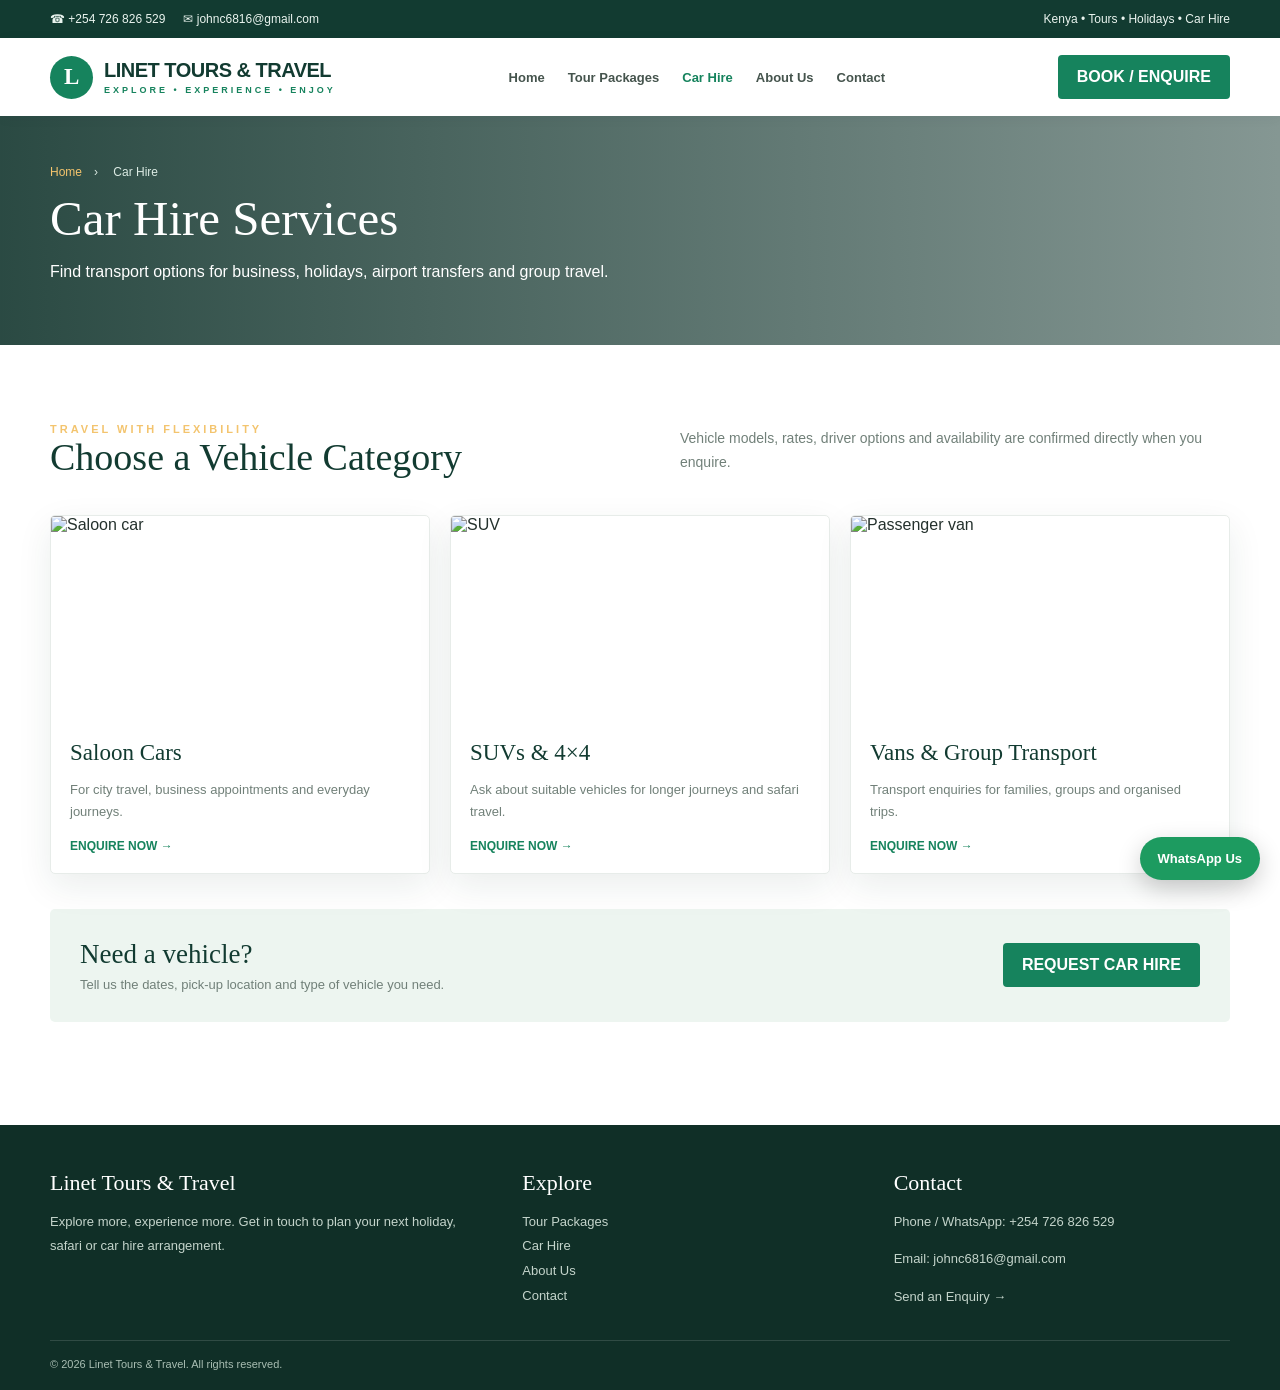
==== car-hire.html @ 682acbaa "Upload" ====
<!doctype html><html lang="en"><head><meta charset="utf-8"><meta name="viewport" content="width=device-width,initial-scale=1"><meta name="description" content="Car Hire | Linet Tours & Travel"><title>Car Hire | Linet Tours & Travel</title><link rel="stylesheet" href="styles.css"></head><body>
<div class="topbar"><div class="wrap topinner"><div><span>☎ +254 726 826 529</span><span>✉ johnc6816@gmail.com</span></div><div>Kenya • Tours • Holidays • Car Hire</div></div></div>
<header><div class="wrap nav"><a class="brand" href="index.html"><span class="logo">L</span><span>LINET TOURS & TRAVEL<small>EXPLORE • EXPERIENCE • ENJOY</small></span></a>
<nav class="links"><a class="" href="index.html">Home</a><a class="" href="tours.html">Tour Packages</a><a class="active" href="car-hire.html">Car Hire</a><a class="" href="about.html">About Us</a><a class="" href="contact.html">Contact</a></nav>
<a class="navbtn" href="contact.html#booking">BOOK / ENQUIRE</a><button class="menu" aria-label="Open menu">☰</button></div></header>
<main><div class="subhero"><div class="wrap"><div class="crumb"><a href="index.html">Home</a>　›　 Car Hire</div><h1>Car Hire Services</h1><p>Find transport options for business, holidays, airport transfers and group travel.</p></div></div>
<section><div class="wrap"><div class="section-head"><div><div class="eyebrow">Travel with flexibility</div><h2>Choose a Vehicle Category</h2></div><p>Vehicle models, rates, driver options and availability are confirmed directly when you enquire.</p></div><div class="grid3">
<article class="card"><img src="https://images.unsplash.com/photo-1552519507-da3b142c6e3d?auto=format&fit=crop&w=900&q=80" alt="Saloon car"><div class="cardbody"><h3>Saloon Cars</h3><p>For city travel, business appointments and everyday journeys.</p><a class="read" href="contact.html?service=Car%20Hire#booking">ENQUIRE NOW →</a></div></article>
<article class="card"><img src="https://images.unsplash.com/photo-1519641471654-76ce0107ad1b?auto=format&fit=crop&w=900&q=80" alt="SUV"><div class="cardbody"><h3>SUVs & 4×4</h3><p>Ask about suitable vehicles for longer journeys and safari travel.</p><a class="read" href="contact.html?service=Car%20Hire#booking">ENQUIRE NOW →</a></div></article>
<article class="card"><img src="https://images.unsplash.com/photo-1570125909232-eb263c188f7e?auto=format&fit=crop&w=900&q=80" alt="Passenger van"><div class="cardbody"><h3>Vans & Group Transport</h3><p>Transport enquiries for families, groups and organised trips.</p><a class="read" href="contact.html?service=Car%20Hire#booking">ENQUIRE NOW →</a></div></article>
</div><div class="cta"><div><h2>Need a vehicle?</h2><p>Tell us the dates, pick-up location and type of vehicle you need.</p></div><a class="btn" href="contact.html?service=Car%20Hire#booking">REQUEST CAR HIRE</a></div></div></section></main>
<footer><div class="wrap"><div class="footgrid"><div><h3>Linet Tours & Travel</h3><p>Explore more, experience more. Get in touch to plan your next holiday, safari or car hire arrangement.</p></div><div><h3>Explore</h3><a href="tours.html">Tour Packages</a><a href="car-hire.html">Car Hire</a><a href="about.html">About Us</a><a href="contact.html">Contact</a></div><div><h3>Contact</h3><p>Phone / WhatsApp: +254 726 826 529</p><p>Email: johnc6816@gmail.com</p><a href="contact.html#booking">Send an Enquiry →</a></div></div><div class="copyright">© <span data-year></span> Linet Tours & Travel. All rights reserved.</div></div></footer><a class="whatsapp" href="https://wa.me/254726826529" target="_blank" rel="noopener">WhatsApp Us</a><script src="script.js"></script></body></html>
---- styles.css ----
:root{--green:#16835d;--deep:#123b31;--gold:#e8a83e;--ink:#24312d;--muted:#718079;--line:#e7ece9;--soft:#f5f8f6;--shadow:0 12px 35px #19392b16}
*{box-sizing:border-box}html{scroll-behavior:smooth}body{margin:0;color:var(--ink);font-family:Arial,Helvetica,sans-serif;background:#fff}a{color:inherit;text-decoration:none}button,input,select,textarea{font:inherit}.wrap{width:min(1180px,94%);margin:auto}
.topbar{background:#123b31;color:#eaf4ef;font-size:12px}.topinner{min-height:38px;display:flex;align-items:center;justify-content:space-between;gap:16px;flex-wrap:wrap}.topinner span{margin-right:18px}
header{background:#fff;position:sticky;top:0;z-index:30;box-shadow:0 2px 12px #102b3f0c}.nav{height:78px;display:flex;align-items:center;justify-content:space-between;gap:22px}.brand{display:flex;align-items:center;gap:11px;font-size:20px;font-weight:900;color:var(--deep);letter-spacing:-.5px}.logo{width:43px;height:43px;border-radius:50%;display:grid;place-items:center;background:var(--green);color:#fff;font-family:Georgia,serif;font-size:23px}.brand small{display:block;font-size:9px;letter-spacing:3px;color:var(--green);margin-top:3px}.links{display:flex;align-items:center;gap:23px;font-size:13px;font-weight:700;color:#45544d}.links a:hover,.links a.active{color:var(--green)}.navbtn,.btn{background:var(--green);color:white;border:0;border-radius:4px;padding:13px 19px;font-weight:800;display:inline-block;cursor:pointer}.menu{display:none;background:none;border:0;font-size:26px;color:var(--deep)}
.hero{min-height:430px;background:linear-gradient(90deg,#0c3028df 0%,#0c30289b 54%,#0c302820 100%),url('https://images.unsplash.com/photo-1516426122078-c23e76319801?auto=format&fit=crop&w=2000&q=85') center/cover;display:flex;align-items:center;color:white}.hero-content{padding:72px 0;max-width:720px}.eyebrow{font-size:11px;letter-spacing:3px;text-transform:uppercase;color:#f3c46e;font-weight:800}.hero h1{font:500 clamp(38px,5vw,62px)/1.08 Georgia,serif;margin:15px 0}.hero p{max-width:590px;line-height:1.8;color:#e5eee9;font-size:15px}.hero-actions{display:flex;gap:12px;flex-wrap:wrap;margin-top:24px}.btn.alt{background:#fff;color:var(--deep)}.subhero{padding:48px 0;background:linear-gradient(90deg,#0c3028df,#0c302880),url('https://images.unsplash.com/photo-1516426122078-c23e76319801?auto=format&fit=crop&w=1800&q=80') center/cover;color:white}.subhero h1{font:500 clamp(34px,4vw,49px) Georgia;margin:9px 0}.crumb{font-size:12px;color:#dcebe4}.crumb a{color:#f4c46d}
section{padding:68px 0}.section-head{display:flex;align-items:end;justify-content:space-between;gap:20px;margin-bottom:26px}.section-head h2,.content h2{font:500 clamp(28px,3vw,38px) Georgia;color:var(--deep);margin:0 0 10px}.section-head p,.muted{color:var(--muted);font-size:14px;line-height:1.7;max-width:550px}.grid3{display:grid;grid-template-columns:repeat(3,1fr);gap:20px}.grid2{display:grid;grid-template-columns:repeat(2,1fr);gap:22px}.card{border:1px solid var(--line);border-radius:5px;overflow:hidden;background:white;box-shadow:var(--shadow)}.card img{width:100%;height:205px;object-fit:cover;display:block}.cardbody{padding:19px}.card h3{font:500 23px Georgia;color:var(--deep);margin:0 0 8px}.card p{font-size:13px;color:var(--muted);line-height:1.7}.smalltag{display:inline-block;background:#eaf4ee;color:var(--green);padding:6px 9px;border-radius:3px;font-size:10px;font-weight:800;text-transform:uppercase;letter-spacing:1px;margin-bottom:10px}.read{font-size:12px;color:var(--green);font-weight:800}
.content{max-width:850px}.content p{font-size:14px;line-height:1.85;color:#5e6c65}.content h3{font:500 22px Georgia;color:var(--deep);margin:26px 0 8px}.feature{width:100%;height:360px;object-fit:cover;border-radius:5px}.facts{display:grid;grid-template-columns:repeat(3,1fr);gap:12px;margin:20px 0}.fact{background:var(--soft);padding:16px}.fact b{display:block;color:var(--deep);font-size:13px;margin-bottom:6px}.fact span{font-size:12px;color:var(--muted)}
.bookingbox{padding:24px;background:#f6f9f7;border:1px solid var(--line);border-radius:5px}.bookingbox h2{font:500 26px Georgia;color:var(--deep);margin:0 0 8px}.field{margin:13px 0}.field label{display:block;font-size:11px;font-weight:800;color:#53635b;margin-bottom:7px}.field input,.field select,.field textarea{width:100%;border:1px solid #dfe7e2;border-radius:4px;padding:12px;background:#fff;outline:none;font-size:13px}.field textarea{min-height:110px;resize:vertical}.submit{width:100%;padding:14px;border:0;border-radius:4px;background:var(--green);color:#fff;font-weight:800;cursor:pointer}
table{width:100%;border-collapse:collapse;font-size:13px;margin:18px 0}th{background:var(--deep);color:white;text-align:left;padding:13px}td{padding:13px;border-bottom:1px solid var(--line)}tr:nth-child(even) td{background:#f8faf9}
.itinerary{border-left:2px solid #d9e8df;margin:20px 0 0 8px;padding-left:23px}.day{position:relative;margin:0 0 24px}.day:before{content:"";position:absolute;left:-30px;top:4px;width:12px;height:12px;background:var(--green);border:3px solid #e5f1ea;border-radius:50%}.day h3{margin:0 0 7px}.day p{margin:0}
.gallery{display:grid;grid-template-columns:repeat(3,1fr);gap:12px}.gallery img{width:100%;height:190px;object-fit:cover;border-radius:4px}.checklist{padding-left:18px;color:#5e6c65;font-size:13px;line-height:2}
.cta{background:#edf5f0;padding:30px;border-radius:5px;display:flex;align-items:center;justify-content:space-between;gap:20px;margin:35px 0}.cta h2{font:500 27px Georgia;color:var(--deep);margin:0 0 7px}.cta p{margin:0;color:var(--muted);font-size:13px}
footer{background:#102f27;color:#e5eee9;padding:45px 0 20px}.footgrid{display:grid;grid-template-columns:1.3fr 1fr 1fr;gap:35px}.footgrid h3{font:500 22px Georgia;margin:0 0 14px;color:white}.footgrid p,.footgrid a{font-size:13px;line-height:1.9;color:#c4d4cb}.footgrid a{display:block}.copyright{border-top:1px solid #ffffff22;margin-top:30px;padding-top:17px;color:#a9beb3;font-size:11px}.whatsapp{position:fixed;right:20px;bottom:20px;z-index:40;background:#1d9b60;color:white;border-radius:50px;padding:14px 18px;font-size:13px;font-weight:800;box-shadow:0 8px 24px #0003}
@media(max-width:900px){.links{display:none;position:absolute;top:78px;left:0;right:0;background:white;padding:20px 4%;flex-direction:column;align-items:flex-start;box-shadow:0 10px 20px #0001}.menu{display:block}.navbtn{margin-left:auto}.grid3{grid-template-columns:repeat(2,1fr)}}
@media(max-width:600px){.topinner{padding:8px 0}.topinner span{margin-right:8px}.nav{height:68px}.brand{font-size:15px}.logo{width:37px;height:37px}.navbtn{padding:11px 12px;font-size:11px}.hero{min-height:360px}.hero-content{padding:55px 0}.grid3,.grid2,.facts,.footgrid{grid-template-columns:1fr}.feature{height:230px}.gallery{grid-template-columns:1fr 1fr}.gallery img{height:125px}.cta{display:block}.cta .btn{margin-top:16px}}
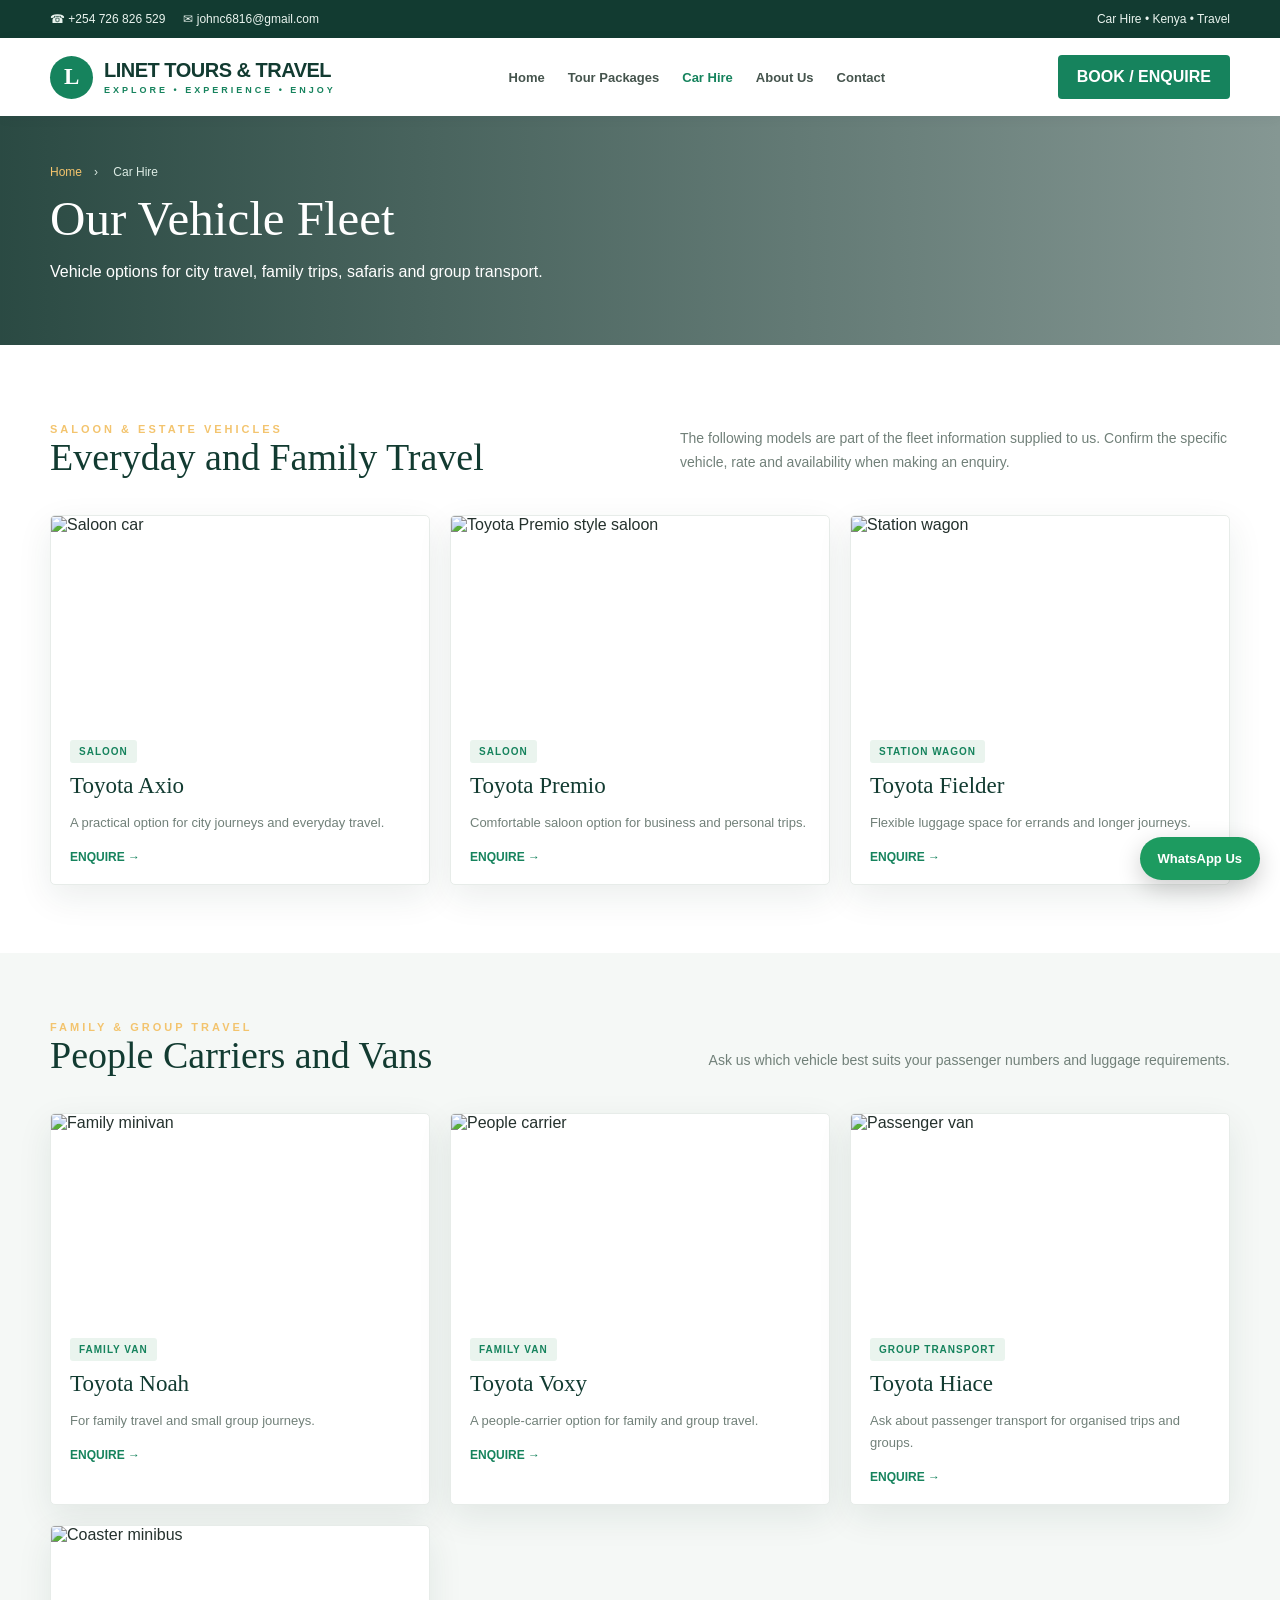
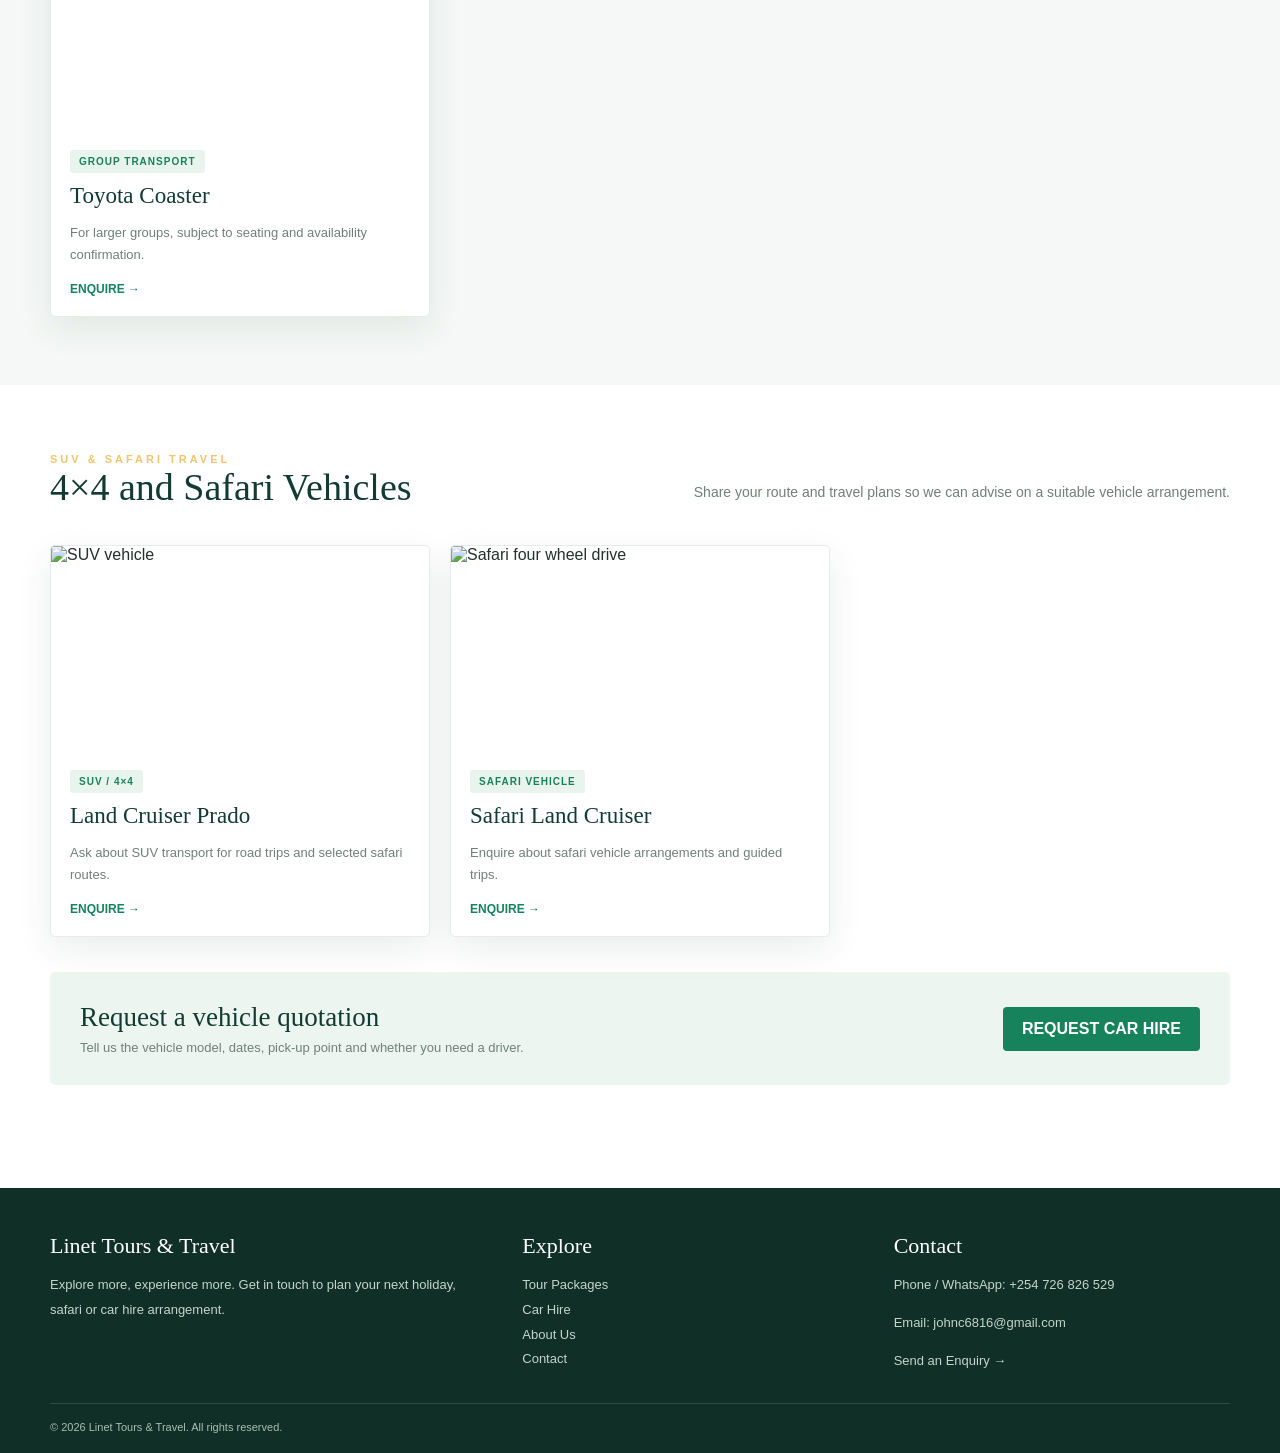
==== commit 285d09ed: "Update car-hire.html" ====
--- a/car-hire.html
+++ b/car-hire.html
@@ -1,12 +1,20 @@
-<!doctype html><html lang="en"><head><meta charset="utf-8"><meta name="viewport" content="width=device-width,initial-scale=1"><meta name="description" content="Car Hire | Linet Tours & Travel"><title>Car Hire | Linet Tours & Travel</title><link rel="stylesheet" href="styles.css"></head><body>
-<div class="topbar"><div class="wrap topinner"><div><span>☎ +254 726 826 529</span><span>✉ johnc6816@gmail.com</span></div><div>Kenya • Tours • Holidays • Car Hire</div></div></div>
-<header><div class="wrap nav"><a class="brand" href="index.html"><span class="logo">L</span><span>LINET TOURS & TRAVEL<small>EXPLORE • EXPERIENCE • ENJOY</small></span></a>
-<nav class="links"><a class="" href="index.html">Home</a><a class="" href="tours.html">Tour Packages</a><a class="active" href="car-hire.html">Car Hire</a><a class="" href="about.html">About Us</a><a class="" href="contact.html">Contact</a></nav>
-<a class="navbtn" href="contact.html#booking">BOOK / ENQUIRE</a><button class="menu" aria-label="Open menu">☰</button></div></header>
-<main><div class="subhero"><div class="wrap"><div class="crumb"><a href="index.html">Home</a>　›　 Car Hire</div><h1>Car Hire Services</h1><p>Find transport options for business, holidays, airport transfers and group travel.</p></div></div>
-<section><div class="wrap"><div class="section-head"><div><div class="eyebrow">Travel with flexibility</div><h2>Choose a Vehicle Category</h2></div><p>Vehicle models, rates, driver options and availability are confirmed directly when you enquire.</p></div><div class="grid3">
-<article class="card"><img src="https://images.unsplash.com/photo-1552519507-da3b142c6e3d?auto=format&fit=crop&w=900&q=80" alt="Saloon car"><div class="cardbody"><h3>Saloon Cars</h3><p>For city travel, business appointments and everyday journeys.</p><a class="read" href="contact.html?service=Car%20Hire#booking">ENQUIRE NOW →</a></div></article>
-<article class="card"><img src="https://images.unsplash.com/photo-1519641471654-76ce0107ad1b?auto=format&fit=crop&w=900&q=80" alt="SUV"><div class="cardbody"><h3>SUVs & 4×4</h3><p>Ask about suitable vehicles for longer journeys and safari travel.</p><a class="read" href="contact.html?service=Car%20Hire#booking">ENQUIRE NOW →</a></div></article>
-<article class="card"><img src="https://images.unsplash.com/photo-1570125909232-eb263c188f7e?auto=format&fit=crop&w=900&q=80" alt="Passenger van"><div class="cardbody"><h3>Vans & Group Transport</h3><p>Transport enquiries for families, groups and organised trips.</p><a class="read" href="contact.html?service=Car%20Hire#booking">ENQUIRE NOW →</a></div></article>
-</div><div class="cta"><div><h2>Need a vehicle?</h2><p>Tell us the dates, pick-up location and type of vehicle you need.</p></div><a class="btn" href="contact.html?service=Car%20Hire#booking">REQUEST CAR HIRE</a></div></div></section></main>
-<footer><div class="wrap"><div class="footgrid"><div><h3>Linet Tours & Travel</h3><p>Explore more, experience more. Get in touch to plan your next holiday, safari or car hire arrangement.</p></div><div><h3>Explore</h3><a href="tours.html">Tour Packages</a><a href="car-hire.html">Car Hire</a><a href="about.html">About Us</a><a href="contact.html">Contact</a></div><div><h3>Contact</h3><p>Phone / WhatsApp: +254 726 826 529</p><p>Email: johnc6816@gmail.com</p><a href="contact.html#booking">Send an Enquiry →</a></div></div><div class="copyright">© <span data-year></span> Linet Tours & Travel. All rights reserved.</div></div></footer><a class="whatsapp" href="https://wa.me/254726826529" target="_blank" rel="noopener">WhatsApp Us</a><script src="script.js"></script></body></html>+<!doctype html><html lang="en"><head><meta charset="utf-8"><meta name="viewport" content="width=device-width,initial-scale=1"><meta name="description" content="Vehicle fleet and car hire services from Linet Tours & Travel."><title>Car Hire | Linet Tours & Travel</title><link rel="stylesheet" href="styles.css"></head><body>
+<div class="topbar"><div class="wrap topinner"><div><span>☎ +254 726 826 529</span><span>✉ johnc6816@gmail.com</span></div><div>Car Hire • Kenya • Travel</div></div></div>
+<header><div class="wrap nav"><a class="brand" href="index.html"><span class="logo">L</span><span>LINET TOURS & TRAVEL<small>EXPLORE • EXPERIENCE • ENJOY</small></span></a><nav class="links"><a href="index.html">Home</a><a href="tours.html">Tour Packages</a><a class="active" href="car-hire.html">Car Hire</a><a href="about.html">About Us</a><a href="contact.html">Contact</a></nav><a class="navbtn" href="contact.html#booking">BOOK / ENQUIRE</a><button class="menu" aria-label="Open menu">☰</button></div></header>
+<main><div class="subhero"><div class="wrap"><div class="crumb"><a href="index.html">Home</a>　›　 Car Hire</div><h1>Our Vehicle Fleet</h1><p>Vehicle options for city travel, family trips, safaris and group transport.</p></div></div>
+<section><div class="wrap"><div class="section-head"><div><div class="eyebrow">Saloon & estate vehicles</div><h2>Everyday and Family Travel</h2></div><p>The following models are part of the fleet information supplied to us. Confirm the specific vehicle, rate and availability when making an enquiry.</p></div><div class="grid3">
+<article class="card"><img src="https://images.unsplash.com/photo-1552519507-da3b142c6e3d?auto=format&fit=crop&w=900&q=80" alt="Saloon car"><div class="cardbody"><span class="smalltag">Saloon</span><h3>Toyota Axio</h3><p>A practical option for city journeys and everyday travel.</p><a class="read" href="contact.html?service=Car%20Hire#booking">ENQUIRE →</a></div></article>
+<article class="card"><img src="https://images.unsplash.com/photo-1617469767053-d3b523a0b982?auto=format&fit=crop&w=900&q=80" alt="Toyota Premio style saloon"><div class="cardbody"><span class="smalltag">Saloon</span><h3>Toyota Premio</h3><p>Comfortable saloon option for business and personal trips.</p><a class="read" href="contact.html?service=Car%20Hire#booking">ENQUIRE →</a></div></article>
+<article class="card"><img src="https://images.unsplash.com/photo-1549317661-bd32c8ce0db2?auto=format&fit=crop&w=900&q=80" alt="Station wagon"><div class="cardbody"><span class="smalltag">Station wagon</span><h3>Toyota Fielder</h3><p>Flexible luggage space for errands and longer journeys.</p><a class="read" href="contact.html?service=Car%20Hire#booking">ENQUIRE →</a></div></article>
+</div></div></section>
+<section style="background:#f5f8f6"><div class="wrap"><div class="section-head"><div><div class="eyebrow">Family & group travel</div><h2>People Carriers and Vans</h2></div><p>Ask us which vehicle best suits your passenger numbers and luggage requirements.</p></div><div class="grid3">
+<article class="card"><img src="https://images.unsplash.com/photo-1566933293069-b55c7f326dd4?auto=format&fit=crop&w=900&q=80" alt="Family minivan"><div class="cardbody"><span class="smalltag">Family van</span><h3>Toyota Noah</h3><p>For family travel and small group journeys.</p><a class="read" href="contact.html?service=Car%20Hire#booking">ENQUIRE →</a></div></article>
+<article class="card"><img src="https://images.unsplash.com/photo-1519641471654-76ce0107ad1b?auto=format&fit=crop&w=900&q=80" alt="People carrier"><div class="cardbody"><span class="smalltag">Family van</span><h3>Toyota Voxy</h3><p>A people-carrier option for family and group travel.</p><a class="read" href="contact.html?service=Car%20Hire#booking">ENQUIRE →</a></div></article>
+<article class="card"><img src="https://images.unsplash.com/photo-1570125909232-eb263c188f7e?auto=format&fit=crop&w=900&q=80" alt="Passenger van"><div class="cardbody"><span class="smalltag">Group transport</span><h3>Toyota Hiace</h3><p>Ask about passenger transport for organised trips and groups.</p><a class="read" href="contact.html?service=Car%20Hire#booking">ENQUIRE →</a></div></article>
+<article class="card"><img src="https://images.unsplash.com/photo-1570125909232-eb263c188f7e?auto=format&fit=crop&w=900&q=80" alt="Coaster minibus"><div class="cardbody"><span class="smalltag">Group transport</span><h3>Toyota Coaster</h3><p>For larger groups, subject to seating and availability confirmation.</p><a class="read" href="contact.html?service=Car%20Hire#booking">ENQUIRE →</a></div></article>
+</div></div></section>
+<section><div class="wrap"><div class="section-head"><div><div class="eyebrow">SUV & safari travel</div><h2>4×4 and Safari Vehicles</h2></div><p>Share your route and travel plans so we can advise on a suitable vehicle arrangement.</p></div><div class="grid3">
+<article class="card"><img src="https://images.unsplash.com/photo-1519641471654-76ce0107ad1b?auto=format&fit=crop&w=900&q=80" alt="SUV vehicle"><div class="cardbody"><span class="smalltag">SUV / 4×4</span><h3>Land Cruiser Prado</h3><p>Ask about SUV transport for road trips and selected safari routes.</p><a class="read" href="contact.html?service=Car%20Hire#booking">ENQUIRE →</a></div></article>
+<article class="card"><img src="https://images.unsplash.com/photo-1519641471654-76ce0107ad1b?auto=format&fit=crop&w=900&q=80" alt="Safari four wheel drive"><div class="cardbody"><span class="smalltag">Safari vehicle</span><h3>Safari Land Cruiser</h3><p>Enquire about safari vehicle arrangements and guided trips.</p><a class="read" href="contact.html?service=Car%20Hire#booking">ENQUIRE →</a></div></article>
+</div><div class="cta"><div><h2>Request a vehicle quotation</h2><p>Tell us the vehicle model, dates, pick-up point and whether you need a driver.</p></div><a class="btn" href="contact.html?service=Car%20Hire#booking">REQUEST CAR HIRE</a></div></div></section></main>
+<footer><div class="wrap"><div class="footgrid"><div><h3>Linet Tours & Travel</h3><p>Explore more, experience more. Get in touch to plan your next holiday, safari or car hire arrangement.</p></div><div><h3>Explore</h3><a href="tours.html">Tour Packages</a><a href="car-hire.html">Car Hire</a><a href="about.html">About Us</a><a href="contact.html">Contact</a></div><div><h3>Contact</h3><p>Phone / WhatsApp: +254 726 826 529</p><p>Email: johnc6816@gmail.com</p><a href="contact.html#booking">Send an Enquiry →</a></div></div><div class="copyright">© <span data-year></span> Linet Tours & Travel. All rights reserved.</div></div></footer><a class="whatsapp" href="https://wa.me/254726826529" target="_blank" rel="noopener">WhatsApp Us</a><script src="script.js"></script></body></html>
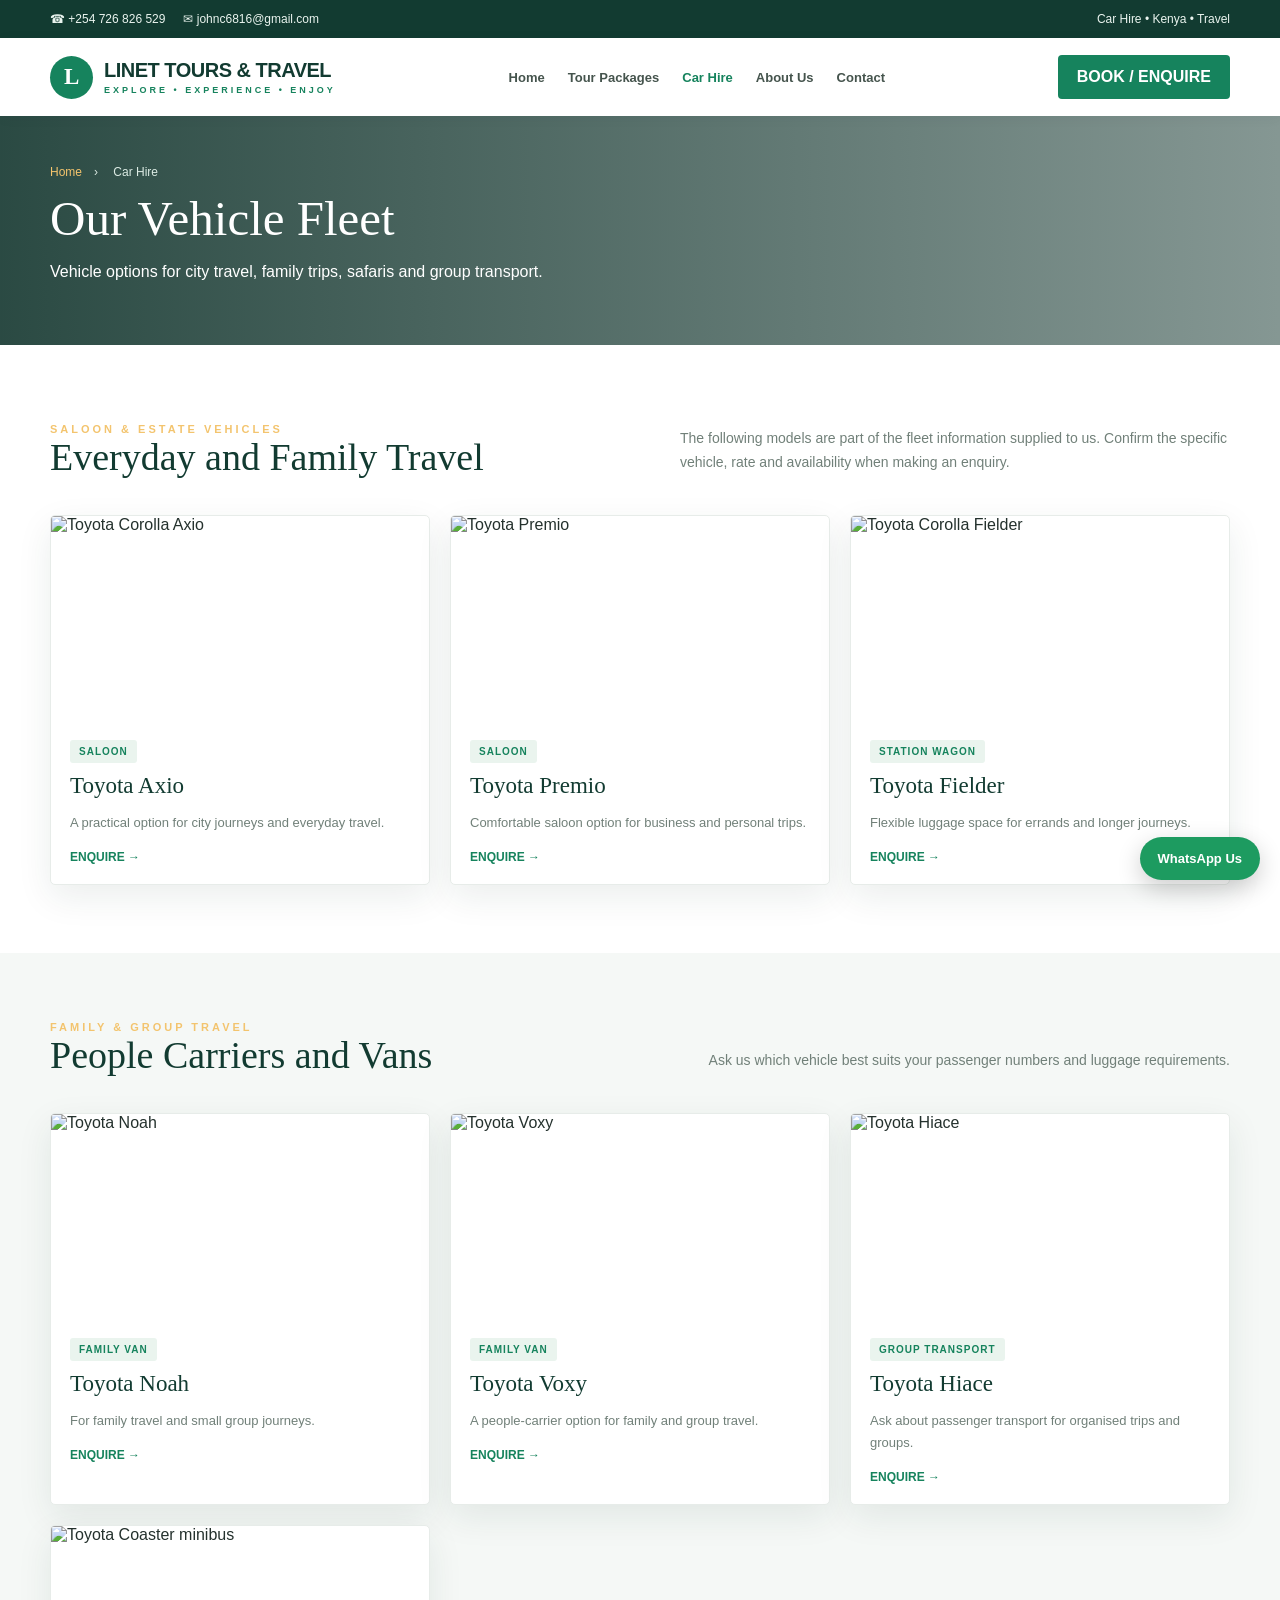
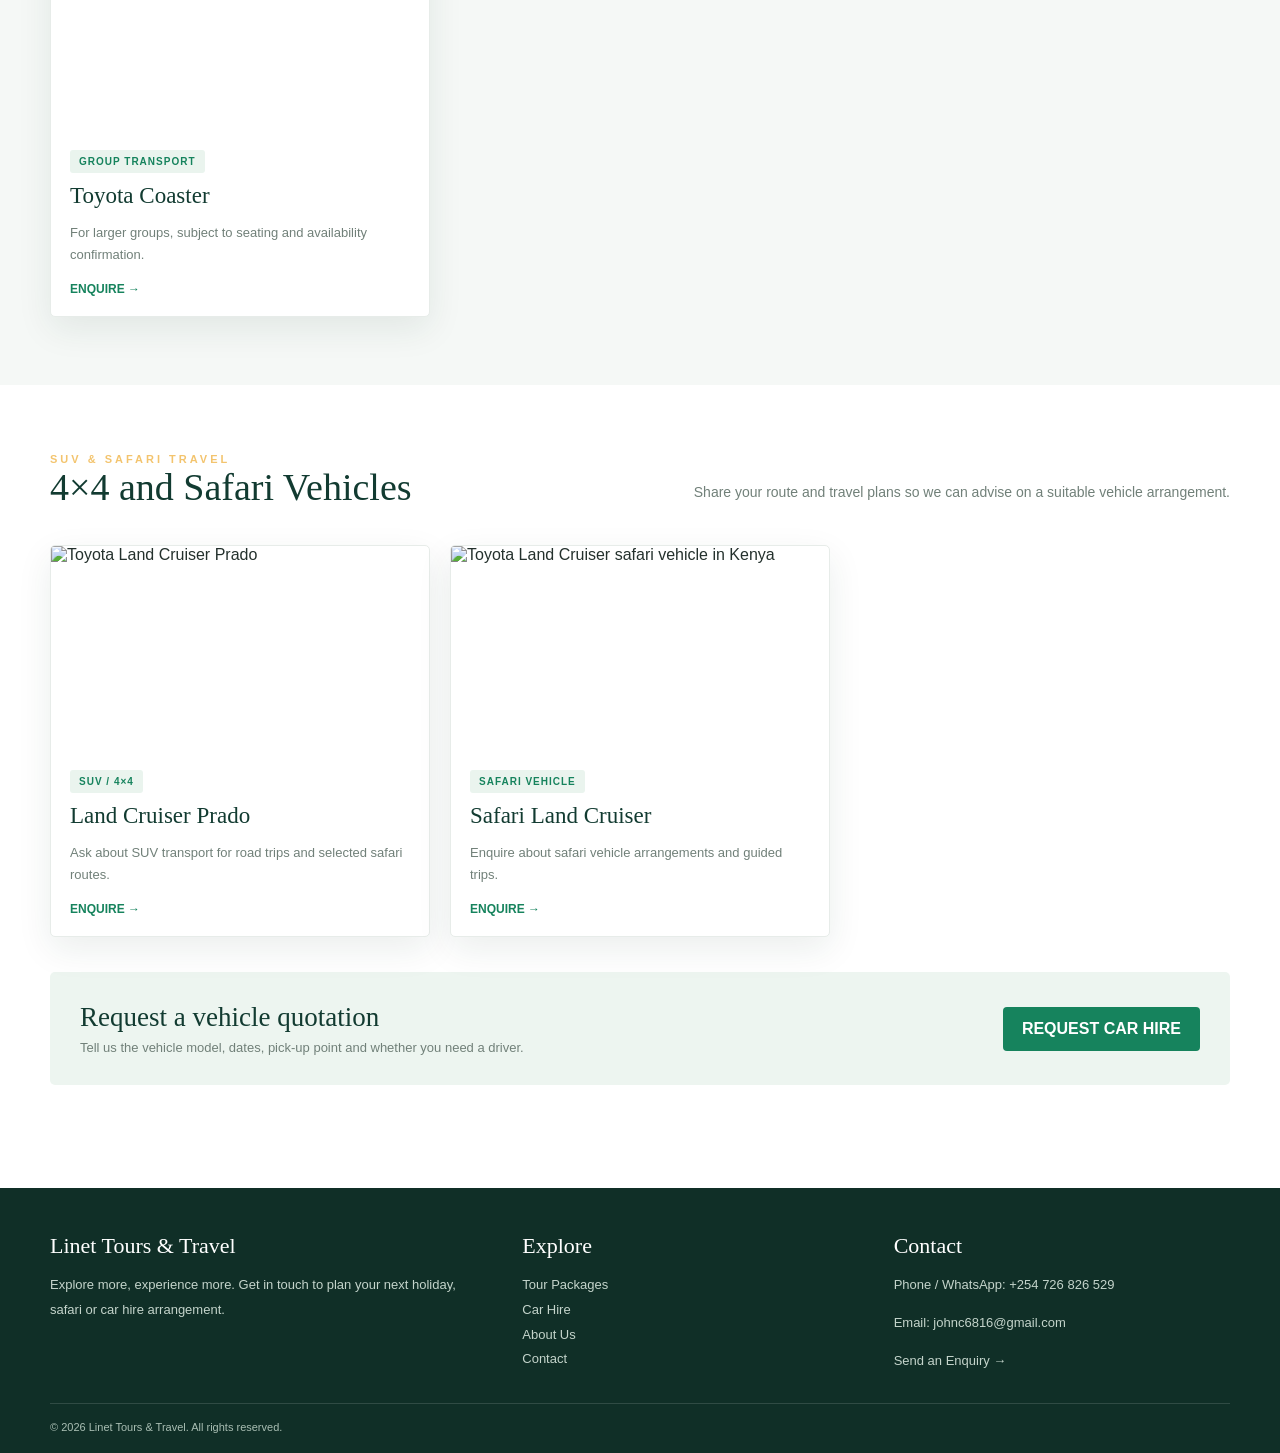
==== commit a1ca916d: "Update car-hire.html" ====
--- a/car-hire.html
+++ b/car-hire.html
@@ -1,20 +1,48 @@
-<!doctype html><html lang="en"><head><meta charset="utf-8"><meta name="viewport" content="width=device-width,initial-scale=1"><meta name="description" content="Vehicle fleet and car hire services from Linet Tours & Travel."><title>Car Hire | Linet Tours & Travel</title><link rel="stylesheet" href="styles.css"></head><body>
+<!doctype html>
+<html lang="en">
+<head>
+<meta charset="utf-8">
+<meta name="viewport" content="width=device-width,initial-scale=1">
+<meta name="description" content="Vehicle fleet and car hire services from Linet Tours & Travel.">
+<title>Car Hire | Linet Tours & Travel</title>
+<link rel="stylesheet" href="styles.css">
+</head>
+<body>
 <div class="topbar"><div class="wrap topinner"><div><span>☎ +254 726 826 529</span><span>✉ johnc6816@gmail.com</span></div><div>Car Hire • Kenya • Travel</div></div></div>
 <header><div class="wrap nav"><a class="brand" href="index.html"><span class="logo">L</span><span>LINET TOURS & TRAVEL<small>EXPLORE • EXPERIENCE • ENJOY</small></span></a><nav class="links"><a href="index.html">Home</a><a href="tours.html">Tour Packages</a><a class="active" href="car-hire.html">Car Hire</a><a href="about.html">About Us</a><a href="contact.html">Contact</a></nav><a class="navbtn" href="contact.html#booking">BOOK / ENQUIRE</a><button class="menu" aria-label="Open menu">☰</button></div></header>
-<main><div class="subhero"><div class="wrap"><div class="crumb"><a href="index.html">Home</a>　›　 Car Hire</div><h1>Our Vehicle Fleet</h1><p>Vehicle options for city travel, family trips, safaris and group transport.</p></div></div>
-<section><div class="wrap"><div class="section-head"><div><div class="eyebrow">Saloon & estate vehicles</div><h2>Everyday and Family Travel</h2></div><p>The following models are part of the fleet information supplied to us. Confirm the specific vehicle, rate and availability when making an enquiry.</p></div><div class="grid3">
-<article class="card"><img src="https://images.unsplash.com/photo-1552519507-da3b142c6e3d?auto=format&fit=crop&w=900&q=80" alt="Saloon car"><div class="cardbody"><span class="smalltag">Saloon</span><h3>Toyota Axio</h3><p>A practical option for city journeys and everyday travel.</p><a class="read" href="contact.html?service=Car%20Hire#booking">ENQUIRE →</a></div></article>
-<article class="card"><img src="https://images.unsplash.com/photo-1617469767053-d3b523a0b982?auto=format&fit=crop&w=900&q=80" alt="Toyota Premio style saloon"><div class="cardbody"><span class="smalltag">Saloon</span><h3>Toyota Premio</h3><p>Comfortable saloon option for business and personal trips.</p><a class="read" href="contact.html?service=Car%20Hire#booking">ENQUIRE →</a></div></article>
-<article class="card"><img src="https://images.unsplash.com/photo-1549317661-bd32c8ce0db2?auto=format&fit=crop&w=900&q=80" alt="Station wagon"><div class="cardbody"><span class="smalltag">Station wagon</span><h3>Toyota Fielder</h3><p>Flexible luggage space for errands and longer journeys.</p><a class="read" href="contact.html?service=Car%20Hire#booking">ENQUIRE →</a></div></article>
+
+<main>
+<div class="subhero"><div class="wrap"><div class="crumb"><a href="index.html">Home</a>　›　 Car Hire</div><h1>Our Vehicle Fleet</h1><p>Vehicle options for city travel, family trips, safaris and group transport.</p></div></div>
+
+<section><div class="wrap">
+<div class="section-head"><div><div class="eyebrow">Saloon & estate vehicles</div><h2>Everyday and Family Travel</h2></div><p>The following models are part of the fleet information supplied to us. Confirm the specific vehicle, rate and availability when making an enquiry.</p></div>
+<div class="grid3">
+<article class="card"><img src="https://commons.wikimedia.org/wiki/Special:FilePath/Toyota_Corolla_Axio_(E160)_front.JPG?width=1200" alt="Toyota Corolla Axio" loading="lazy"><div class="cardbody"><span class="smalltag">Saloon</span><h3>Toyota Axio</h3><p>A practical option for city journeys and everyday travel.</p><a class="read" href="contact.html?service=Car%20Hire#booking">ENQUIRE →</a></div></article>
+<article class="card"><img src="https://commons.wikimedia.org/wiki/Special:FilePath/2nd_generation_Toyota_Premio.jpg?width=1200" alt="Toyota Premio" loading="lazy"><div class="cardbody"><span class="smalltag">Saloon</span><h3>Toyota Premio</h3><p>Comfortable saloon option for business and personal trips.</p><a class="read" href="contact.html?service=Car%20Hire#booking">ENQUIRE →</a></div></article>
+<article class="card"><img src="https://commons.wikimedia.org/wiki/Special:FilePath/Toyota_Corolla_Fielder_(NZE161G)_1.5G_AeroTourer.JPG?width=1200" alt="Toyota Corolla Fielder" loading="lazy"><div class="cardbody"><span class="smalltag">Station wagon</span><h3>Toyota Fielder</h3><p>Flexible luggage space for errands and longer journeys.</p><a class="read" href="contact.html?service=Car%20Hire#booking">ENQUIRE →</a></div></article>
 </div></div></section>
-<section style="background:#f5f8f6"><div class="wrap"><div class="section-head"><div><div class="eyebrow">Family & group travel</div><h2>People Carriers and Vans</h2></div><p>Ask us which vehicle best suits your passenger numbers and luggage requirements.</p></div><div class="grid3">
-<article class="card"><img src="https://images.unsplash.com/photo-1566933293069-b55c7f326dd4?auto=format&fit=crop&w=900&q=80" alt="Family minivan"><div class="cardbody"><span class="smalltag">Family van</span><h3>Toyota Noah</h3><p>For family travel and small group journeys.</p><a class="read" href="contact.html?service=Car%20Hire#booking">ENQUIRE →</a></div></article>
-<article class="card"><img src="https://images.unsplash.com/photo-1519641471654-76ce0107ad1b?auto=format&fit=crop&w=900&q=80" alt="People carrier"><div class="cardbody"><span class="smalltag">Family van</span><h3>Toyota Voxy</h3><p>A people-carrier option for family and group travel.</p><a class="read" href="contact.html?service=Car%20Hire#booking">ENQUIRE →</a></div></article>
-<article class="card"><img src="https://images.unsplash.com/photo-1570125909232-eb263c188f7e?auto=format&fit=crop&w=900&q=80" alt="Passenger van"><div class="cardbody"><span class="smalltag">Group transport</span><h3>Toyota Hiace</h3><p>Ask about passenger transport for organised trips and groups.</p><a class="read" href="contact.html?service=Car%20Hire#booking">ENQUIRE →</a></div></article>
-<article class="card"><img src="https://images.unsplash.com/photo-1570125909232-eb263c188f7e?auto=format&fit=crop&w=900&q=80" alt="Coaster minibus"><div class="cardbody"><span class="smalltag">Group transport</span><h3>Toyota Coaster</h3><p>For larger groups, subject to seating and availability confirmation.</p><a class="read" href="contact.html?service=Car%20Hire#booking">ENQUIRE →</a></div></article>
+
+<section style="background:#f5f8f6"><div class="wrap">
+<div class="section-head"><div><div class="eyebrow">Family & group travel</div><h2>People Carriers and Vans</h2></div><p>Ask us which vehicle best suits your passenger numbers and luggage requirements.</p></div>
+<div class="grid3">
+<article class="card"><img src="https://commons.wikimedia.org/wiki/Special:FilePath/2014_Toyota_Noah_G_(pre-facelift).jpg?width=1200" alt="Toyota Noah" loading="lazy"><div class="cardbody"><span class="smalltag">Family van</span><h3>Toyota Noah</h3><p>For family travel and small group journeys.</p><a class="read" href="contact.html?service=Car%20Hire#booking">ENQUIRE →</a></div></article>
+<article class="card"><img src="https://commons.wikimedia.org/wiki/Special:FilePath/2017_Toyota_Voxy_ZS_Kirameki_(front).jpg?width=1200" alt="Toyota Voxy" loading="lazy"><div class="cardbody"><span class="smalltag">Family van</span><h3>Toyota Voxy</h3><p>A people-carrier option for family and group travel.</p><a class="read" href="contact.html?service=Car%20Hire#booking">ENQUIRE →</a></div></article>
+<article class="card"><img src="https://commons.wikimedia.org/wiki/Special:FilePath/2014_Toyota_HiAce_Window_Van_(19725566842).jpg?width=1200" alt="Toyota Hiace" loading="lazy"><div class="cardbody"><span class="smalltag">Group transport</span><h3>Toyota Hiace</h3><p>Ask about passenger transport for organised trips and groups.</p><a class="read" href="contact.html?service=Car%20Hire#booking">ENQUIRE →</a></div></article>
+<article class="card"><img src="https://commons.wikimedia.org/wiki/Special:FilePath/Toyota_Coaster_(School_bus).jpg?width=1200" alt="Toyota Coaster minibus" loading="lazy"><div class="cardbody"><span class="smalltag">Group transport</span><h3>Toyota Coaster</h3><p>For larger groups, subject to seating and availability confirmation.</p><a class="read" href="contact.html?service=Car%20Hire#booking">ENQUIRE →</a></div></article>
 </div></div></section>
-<section><div class="wrap"><div class="section-head"><div><div class="eyebrow">SUV & safari travel</div><h2>4×4 and Safari Vehicles</h2></div><p>Share your route and travel plans so we can advise on a suitable vehicle arrangement.</p></div><div class="grid3">
-<article class="card"><img src="https://images.unsplash.com/photo-1519641471654-76ce0107ad1b?auto=format&fit=crop&w=900&q=80" alt="SUV vehicle"><div class="cardbody"><span class="smalltag">SUV / 4×4</span><h3>Land Cruiser Prado</h3><p>Ask about SUV transport for road trips and selected safari routes.</p><a class="read" href="contact.html?service=Car%20Hire#booking">ENQUIRE →</a></div></article>
-<article class="card"><img src="https://images.unsplash.com/photo-1519641471654-76ce0107ad1b?auto=format&fit=crop&w=900&q=80" alt="Safari four wheel drive"><div class="cardbody"><span class="smalltag">Safari vehicle</span><h3>Safari Land Cruiser</h3><p>Enquire about safari vehicle arrangements and guided trips.</p><a class="read" href="contact.html?service=Car%20Hire#booking">ENQUIRE →</a></div></article>
-</div><div class="cta"><div><h2>Request a vehicle quotation</h2><p>Tell us the vehicle model, dates, pick-up point and whether you need a driver.</p></div><a class="btn" href="contact.html?service=Car%20Hire#booking">REQUEST CAR HIRE</a></div></div></section></main>
-<footer><div class="wrap"><div class="footgrid"><div><h3>Linet Tours & Travel</h3><p>Explore more, experience more. Get in touch to plan your next holiday, safari or car hire arrangement.</p></div><div><h3>Explore</h3><a href="tours.html">Tour Packages</a><a href="car-hire.html">Car Hire</a><a href="about.html">About Us</a><a href="contact.html">Contact</a></div><div><h3>Contact</h3><p>Phone / WhatsApp: +254 726 826 529</p><p>Email: johnc6816@gmail.com</p><a href="contact.html#booking">Send an Enquiry →</a></div></div><div class="copyright">© <span data-year></span> Linet Tours & Travel. All rights reserved.</div></div></footer><a class="whatsapp" href="https://wa.me/254726826529" target="_blank" rel="noopener">WhatsApp Us</a><script src="script.js"></script></body></html>
+
+<section><div class="wrap">
+<div class="section-head"><div><div class="eyebrow">SUV & safari travel</div><h2>4×4 and Safari Vehicles</h2></div><p>Share your route and travel plans so we can advise on a suitable vehicle arrangement.</p></div>
+<div class="grid3">
+<article class="card"><img src="https://commons.wikimedia.org/wiki/Special:FilePath/TOYOTA_LAND_CRUISER_PRADO_(J150)_China_(16).jpg?width=1200" alt="Toyota Land Cruiser Prado" loading="lazy"><div class="cardbody"><span class="smalltag">SUV / 4×4</span><h3>Land Cruiser Prado</h3><p>Ask about SUV transport for road trips and selected safari routes.</p><a class="read" href="contact.html?service=Car%20Hire#booking">ENQUIRE →</a></div></article>
+<article class="card"><img src="https://commons.wikimedia.org/wiki/Special:FilePath/Toyota_Land_Cruiser_(J70)_safari_vehicle,_Voi,_2025_(01).jpg?width=1200" alt="Toyota Land Cruiser safari vehicle in Kenya" loading="lazy"><div class="cardbody"><span class="smalltag">Safari vehicle</span><h3>Safari Land Cruiser</h3><p>Enquire about safari vehicle arrangements and guided trips.</p><a class="read" href="contact.html?service=Car%20Hire#booking">ENQUIRE →</a></div></article>
+</div>
+<div class="cta"><div><h2>Request a vehicle quotation</h2><p>Tell us the vehicle model, dates, pick-up point and whether you need a driver.</p></div><a class="btn" href="contact.html?service=Car%20Hire#booking">REQUEST CAR HIRE</a></div>
+</div></section>
+</main>
+
+<footer><div class="wrap"><div class="footgrid"><div><h3>Linet Tours & Travel</h3><p>Explore more, experience more. Get in touch to plan your next holiday, safari or car hire arrangement.</p></div><div><h3>Explore</h3><a href="tours.html">Tour Packages</a><a href="car-hire.html">Car Hire</a><a href="about.html">About Us</a><a href="contact.html">Contact</a></div><div><h3>Contact</h3><p>Phone / WhatsApp: +254 726 826 529</p><p>Email: johnc6816@gmail.com</p><a href="contact.html#booking">Send an Enquiry →</a></div></div><div class="copyright">© <span data-year></span> Linet Tours & Travel. All rights reserved.</div></div></footer>
+<a class="whatsapp" href="https://wa.me/254726826529" target="_blank" rel="noopener">WhatsApp Us</a>
+<script src="script.js"></script>
+</body>
+</html>
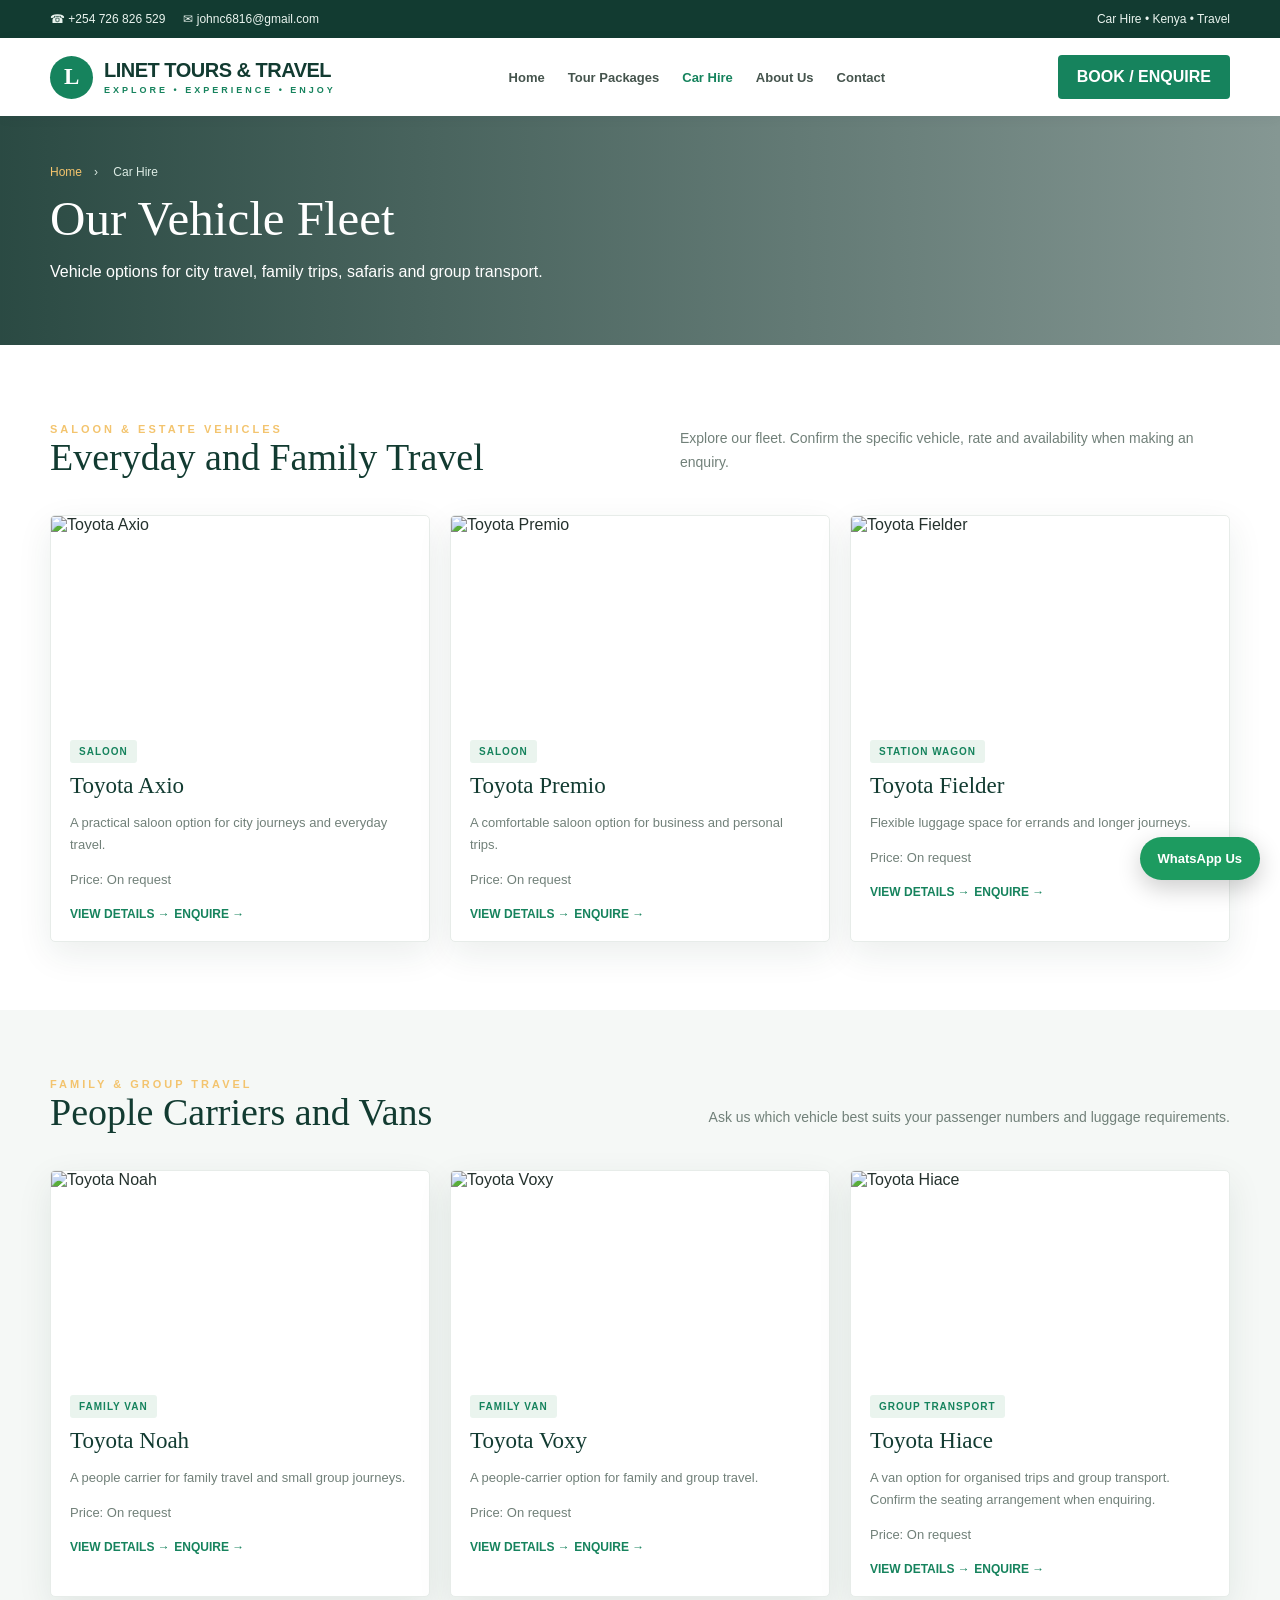
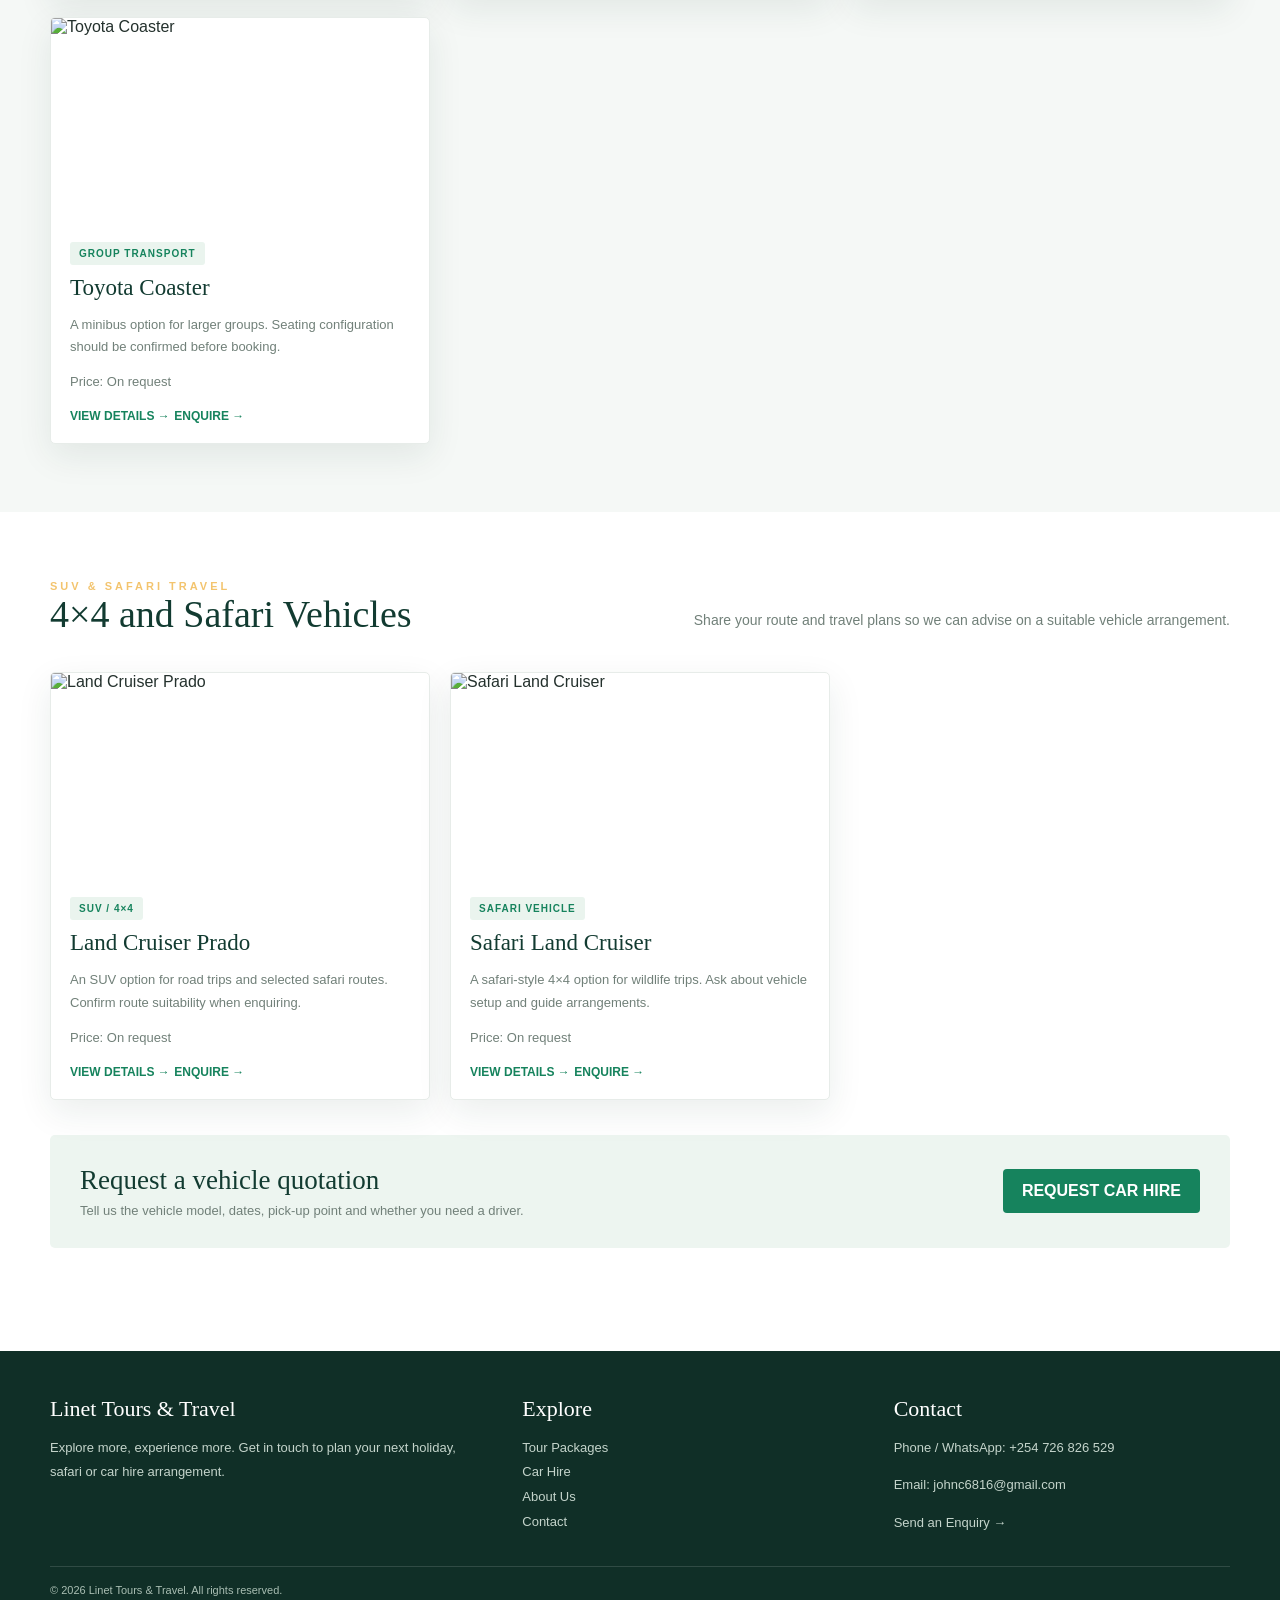
==== commit 4916af6f: "Update car-hire.html" ====
--- a/car-hire.html
+++ b/car-hire.html
@@ -1,48 +1,19 @@
-<!doctype html>
-<html lang="en">
-<head>
-<meta charset="utf-8">
-<meta name="viewport" content="width=device-width,initial-scale=1">
-<meta name="description" content="Vehicle fleet and car hire services from Linet Tours & Travel.">
-<title>Car Hire | Linet Tours & Travel</title>
-<link rel="stylesheet" href="styles.css">
-</head>
-<body>
+<!doctype html><html lang="en"><head><meta charset="utf-8"><meta name="viewport" content="width=device-width,initial-scale=1"><meta name="description" content="Vehicle fleet and car hire services from Linet Tours & Travel."><title>Car Hire | Linet Tours & Travel</title><link rel="stylesheet" href="styles.css">
+<style>@media(max-width:600px){.topinner{min-height:30px;padding:5px 0;font-size:10px}.topinner>div:last-child,.topinner span:nth-child(2){display:none}.nav{height:60px;gap:8px}.brand{font-size:13px;gap:7px;letter-spacing:-.3px}.brand small{font-size:8px;letter-spacing:1.8px}.logo{width:33px;height:33px;font-size:19px}.navbtn{padding:9px 10px;font-size:10px;white-space:nowrap}.links{top:60px}.menu{font-size:23px;padding:4px}.subhero{padding:28px 0}.subhero h1{font-size:32px;margin:7px 0}.subhero p{font-size:13px;line-height:1.5;margin:8px 0 0}section{padding:36px 0}.section-head{display:block;margin-bottom:17px}.section-head h2{font-size:27px;margin-bottom:7px}.section-head p{font-size:12px;line-height:1.55;margin:8px 0 0}.grid3{gap:14px}.card img{height:155px}.cardbody{padding:14px}.smalltag{padding:5px 7px;font-size:9px;margin-bottom:7px}.card h3{font-size:20px;margin-bottom:6px}.card p{font-size:12px;line-height:1.5;margin:7px 0 10px}.price-note{font-size:13px;margin:8px 0}.whatsapp{right:10px;bottom:10px;padding:8px 11px;font-size:10px;box-shadow:0 4px 14px #0002;opacity:.94}}@media(max-width:380px){.brand{font-size:11px}.brand small{font-size:7px;letter-spacing:1.2px}.navbtn{padding:8px;font-size:9px}}</style></head><body>
 <div class="topbar"><div class="wrap topinner"><div><span>☎ +254 726 826 529</span><span>✉ johnc6816@gmail.com</span></div><div>Car Hire • Kenya • Travel</div></div></div>
 <header><div class="wrap nav"><a class="brand" href="index.html"><span class="logo">L</span><span>LINET TOURS & TRAVEL<small>EXPLORE • EXPERIENCE • ENJOY</small></span></a><nav class="links"><a href="index.html">Home</a><a href="tours.html">Tour Packages</a><a class="active" href="car-hire.html">Car Hire</a><a href="about.html">About Us</a><a href="contact.html">Contact</a></nav><a class="navbtn" href="contact.html#booking">BOOK / ENQUIRE</a><button class="menu" aria-label="Open menu">☰</button></div></header>
-
-<main>
-<div class="subhero"><div class="wrap"><div class="crumb"><a href="index.html">Home</a>　›　 Car Hire</div><h1>Our Vehicle Fleet</h1><p>Vehicle options for city travel, family trips, safaris and group transport.</p></div></div>
-
-<section><div class="wrap">
-<div class="section-head"><div><div class="eyebrow">Saloon & estate vehicles</div><h2>Everyday and Family Travel</h2></div><p>The following models are part of the fleet information supplied to us. Confirm the specific vehicle, rate and availability when making an enquiry.</p></div>
-<div class="grid3">
-<article class="card"><img src="https://commons.wikimedia.org/wiki/Special:FilePath/Toyota_Corolla_Axio_(E160)_front.JPG?width=1200" alt="Toyota Corolla Axio" loading="lazy"><div class="cardbody"><span class="smalltag">Saloon</span><h3>Toyota Axio</h3><p>A practical option for city journeys and everyday travel.</p><a class="read" href="contact.html?service=Car%20Hire#booking">ENQUIRE →</a></div></article>
-<article class="card"><img src="https://commons.wikimedia.org/wiki/Special:FilePath/2nd_generation_Toyota_Premio.jpg?width=1200" alt="Toyota Premio" loading="lazy"><div class="cardbody"><span class="smalltag">Saloon</span><h3>Toyota Premio</h3><p>Comfortable saloon option for business and personal trips.</p><a class="read" href="contact.html?service=Car%20Hire#booking">ENQUIRE →</a></div></article>
-<article class="card"><img src="https://commons.wikimedia.org/wiki/Special:FilePath/Toyota_Corolla_Fielder_(NZE161G)_1.5G_AeroTourer.JPG?width=1200" alt="Toyota Corolla Fielder" loading="lazy"><div class="cardbody"><span class="smalltag">Station wagon</span><h3>Toyota Fielder</h3><p>Flexible luggage space for errands and longer journeys.</p><a class="read" href="contact.html?service=Car%20Hire#booking">ENQUIRE →</a></div></article>
-</div></div></section>
-
-<section style="background:#f5f8f6"><div class="wrap">
-<div class="section-head"><div><div class="eyebrow">Family & group travel</div><h2>People Carriers and Vans</h2></div><p>Ask us which vehicle best suits your passenger numbers and luggage requirements.</p></div>
-<div class="grid3">
-<article class="card"><img src="https://commons.wikimedia.org/wiki/Special:FilePath/2014_Toyota_Noah_G_(pre-facelift).jpg?width=1200" alt="Toyota Noah" loading="lazy"><div class="cardbody"><span class="smalltag">Family van</span><h3>Toyota Noah</h3><p>For family travel and small group journeys.</p><a class="read" href="contact.html?service=Car%20Hire#booking">ENQUIRE →</a></div></article>
-<article class="card"><img src="https://commons.wikimedia.org/wiki/Special:FilePath/2017_Toyota_Voxy_ZS_Kirameki_(front).jpg?width=1200" alt="Toyota Voxy" loading="lazy"><div class="cardbody"><span class="smalltag">Family van</span><h3>Toyota Voxy</h3><p>A people-carrier option for family and group travel.</p><a class="read" href="contact.html?service=Car%20Hire#booking">ENQUIRE →</a></div></article>
-<article class="card"><img src="https://commons.wikimedia.org/wiki/Special:FilePath/2014_Toyota_HiAce_Window_Van_(19725566842).jpg?width=1200" alt="Toyota Hiace" loading="lazy"><div class="cardbody"><span class="smalltag">Group transport</span><h3>Toyota Hiace</h3><p>Ask about passenger transport for organised trips and groups.</p><a class="read" href="contact.html?service=Car%20Hire#booking">ENQUIRE →</a></div></article>
-<article class="card"><img src="https://commons.wikimedia.org/wiki/Special:FilePath/Toyota_Coaster_(School_bus).jpg?width=1200" alt="Toyota Coaster minibus" loading="lazy"><div class="cardbody"><span class="smalltag">Group transport</span><h3>Toyota Coaster</h3><p>For larger groups, subject to seating and availability confirmation.</p><a class="read" href="contact.html?service=Car%20Hire#booking">ENQUIRE →</a></div></article>
-</div></div></section>
-
-<section><div class="wrap">
-<div class="section-head"><div><div class="eyebrow">SUV & safari travel</div><h2>4×4 and Safari Vehicles</h2></div><p>Share your route and travel plans so we can advise on a suitable vehicle arrangement.</p></div>
-<div class="grid3">
-<article class="card"><img src="https://commons.wikimedia.org/wiki/Special:FilePath/TOYOTA_LAND_CRUISER_PRADO_(J150)_China_(16).jpg?width=1200" alt="Toyota Land Cruiser Prado" loading="lazy"><div class="cardbody"><span class="smalltag">SUV / 4×4</span><h3>Land Cruiser Prado</h3><p>Ask about SUV transport for road trips and selected safari routes.</p><a class="read" href="contact.html?service=Car%20Hire#booking">ENQUIRE →</a></div></article>
-<article class="card"><img src="https://commons.wikimedia.org/wiki/Special:FilePath/Toyota_Land_Cruiser_(J70)_safari_vehicle,_Voi,_2025_(01).jpg?width=1200" alt="Toyota Land Cruiser safari vehicle in Kenya" loading="lazy"><div class="cardbody"><span class="smalltag">Safari vehicle</span><h3>Safari Land Cruiser</h3><p>Enquire about safari vehicle arrangements and guided trips.</p><a class="read" href="contact.html?service=Car%20Hire#booking">ENQUIRE →</a></div></article>
-</div>
-<div class="cta"><div><h2>Request a vehicle quotation</h2><p>Tell us the vehicle model, dates, pick-up point and whether you need a driver.</p></div><a class="btn" href="contact.html?service=Car%20Hire#booking">REQUEST CAR HIRE</a></div>
-</div></section>
-</main>
-
-<footer><div class="wrap"><div class="footgrid"><div><h3>Linet Tours & Travel</h3><p>Explore more, experience more. Get in touch to plan your next holiday, safari or car hire arrangement.</p></div><div><h3>Explore</h3><a href="tours.html">Tour Packages</a><a href="car-hire.html">Car Hire</a><a href="about.html">About Us</a><a href="contact.html">Contact</a></div><div><h3>Contact</h3><p>Phone / WhatsApp: +254 726 826 529</p><p>Email: johnc6816@gmail.com</p><a href="contact.html#booking">Send an Enquiry →</a></div></div><div class="copyright">© <span data-year></span> Linet Tours & Travel. All rights reserved.</div></div></footer>
-<a class="whatsapp" href="https://wa.me/254726826529" target="_blank" rel="noopener">WhatsApp Us</a>
-<script src="script.js"></script>
-</body>
-</html>
+<main><div class="subhero"><div class="wrap"><div class="crumb"><a href="index.html">Home</a>　›　 Car Hire</div><h1>Our Vehicle Fleet</h1><p>Vehicle options for city travel, family trips, safaris and group transport.</p></div></div>
+<section><div class="wrap"><div class="section-head"><div><div class="eyebrow">Saloon & estate vehicles</div><h2>Everyday and Family Travel</h2></div><p>Explore our fleet. Confirm the specific vehicle, rate and availability when making an enquiry.</p></div><div class="grid3">
+<article class="card"><img src="https://commons.wikimedia.org/wiki/Special:FilePath/Toyota_Corolla_Axio_(E160)_front.JPG?width=1400" alt="Toyota Axio" loading="lazy"><div class="cardbody"><span class="smalltag">Saloon</span><h3>Toyota Axio</h3><p>A practical saloon option for city journeys and everyday travel.</p><p class="price-note">Price: On request</p><a class="read" href="vehicle-details.html?vehicle=toyota-axio">VIEW DETAILS →</a> <a class="read" href="contact.html?service=Car%20Hire#booking">ENQUIRE →</a></div></article>
+<article class="card"><img src="https://commons.wikimedia.org/wiki/Special:FilePath/2nd_generation_Toyota_Premio.jpg?width=1400" alt="Toyota Premio" loading="lazy"><div class="cardbody"><span class="smalltag">Saloon</span><h3>Toyota Premio</h3><p>A comfortable saloon option for business and personal trips.</p><p class="price-note">Price: On request</p><a class="read" href="vehicle-details.html?vehicle=toyota-premio">VIEW DETAILS →</a> <a class="read" href="contact.html?service=Car%20Hire#booking">ENQUIRE →</a></div></article>
+<article class="card"><img src="https://commons.wikimedia.org/wiki/Special:FilePath/Toyota_Corolla_Fielder_(NZE161G)_1.5G_AeroTourer.JPG?width=1400" alt="Toyota Fielder" loading="lazy"><div class="cardbody"><span class="smalltag">Station wagon</span><h3>Toyota Fielder</h3><p>Flexible luggage space for errands and longer journeys.</p><p class="price-note">Price: On request</p><a class="read" href="vehicle-details.html?vehicle=toyota-fielder">VIEW DETAILS →</a> <a class="read" href="contact.html?service=Car%20Hire#booking">ENQUIRE →</a></div></article>
+</div></div></section><section style="background:#f5f8f6"><div class="wrap"><div class="section-head"><div><div class="eyebrow">Family & group travel</div><h2>People Carriers and Vans</h2></div><p>Ask us which vehicle best suits your passenger numbers and luggage requirements.</p></div><div class="grid3">
+<article class="card"><img src="https://commons.wikimedia.org/wiki/Special:FilePath/2014_Toyota_Noah_G_(pre-facelift).jpg?width=1400" alt="Toyota Noah" loading="lazy"><div class="cardbody"><span class="smalltag">Family van</span><h3>Toyota Noah</h3><p>A people carrier for family travel and small group journeys.</p><p class="price-note">Price: On request</p><a class="read" href="vehicle-details.html?vehicle=toyota-noah">VIEW DETAILS →</a> <a class="read" href="contact.html?service=Car%20Hire#booking">ENQUIRE →</a></div></article>
+<article class="card"><img src="https://commons.wikimedia.org/wiki/Special:FilePath/2017_Toyota_Voxy_ZS_Kirameki_(front).jpg?width=1400" alt="Toyota Voxy" loading="lazy"><div class="cardbody"><span class="smalltag">Family van</span><h3>Toyota Voxy</h3><p>A people-carrier option for family and group travel.</p><p class="price-note">Price: On request</p><a class="read" href="vehicle-details.html?vehicle=toyota-voxy">VIEW DETAILS →</a> <a class="read" href="contact.html?service=Car%20Hire#booking">ENQUIRE →</a></div></article>
+<article class="card"><img src="https://commons.wikimedia.org/wiki/Special:FilePath/2014_Toyota_HiAce_Window_Van_(19725566842).jpg?width=1400" alt="Toyota Hiace" loading="lazy"><div class="cardbody"><span class="smalltag">Group transport</span><h3>Toyota Hiace</h3><p>A van option for organised trips and group transport. Confirm the seating arrangement when enquiring.</p><p class="price-note">Price: On request</p><a class="read" href="vehicle-details.html?vehicle=toyota-hiace">VIEW DETAILS →</a> <a class="read" href="contact.html?service=Car%20Hire#booking">ENQUIRE →</a></div></article>
+<article class="card"><img src="https://commons.wikimedia.org/wiki/Special:FilePath/Toyota_Coaster_(School_bus).jpg?width=1400" alt="Toyota Coaster" loading="lazy"><div class="cardbody"><span class="smalltag">Group transport</span><h3>Toyota Coaster</h3><p>A minibus option for larger groups. Seating configuration should be confirmed before booking.</p><p class="price-note">Price: On request</p><a class="read" href="vehicle-details.html?vehicle=toyota-coaster">VIEW DETAILS →</a> <a class="read" href="contact.html?service=Car%20Hire#booking">ENQUIRE →</a></div></article>
+</div></div></section><section><div class="wrap"><div class="section-head"><div><div class="eyebrow">SUV & safari travel</div><h2>4×4 and Safari Vehicles</h2></div><p>Share your route and travel plans so we can advise on a suitable vehicle arrangement.</p></div><div class="grid3">
+<article class="card"><img src="https://commons.wikimedia.org/wiki/Special:FilePath/TOYOTA_LAND_CRUISER_PRADO_(J150)_China_(16).jpg?width=1400" alt="Land Cruiser Prado" loading="lazy"><div class="cardbody"><span class="smalltag">SUV / 4×4</span><h3>Land Cruiser Prado</h3><p>An SUV option for road trips and selected safari routes. Confirm route suitability when enquiring.</p><p class="price-note">Price: On request</p><a class="read" href="vehicle-details.html?vehicle=land-cruiser-prado">VIEW DETAILS →</a> <a class="read" href="contact.html?service=Car%20Hire#booking">ENQUIRE →</a></div></article>
+<article class="card"><img src="https://images.unsplash.com/photo-1519641471654-76ce0107ad1b?auto=format&fit=crop&w=1400&q=80" alt="Safari Land Cruiser" loading="lazy"><div class="cardbody"><span class="smalltag">Safari vehicle</span><h3>Safari Land Cruiser</h3><p>A safari-style 4×4 option for wildlife trips. Ask about vehicle setup and guide arrangements.</p><p class="price-note">Price: On request</p><a class="read" href="vehicle-details.html?vehicle=safari-land-cruiser">VIEW DETAILS →</a> <a class="read" href="contact.html?service=Car%20Hire#booking">ENQUIRE →</a></div></article>
+</div><div class="cta"><div><h2>Request a vehicle quotation</h2><p>Tell us the vehicle model, dates, pick-up point and whether you need a driver.</p></div><a class="btn" href="contact.html?service=Car%20Hire#booking">REQUEST CAR HIRE</a></div></div></section></main>
+<footer><div class="wrap"><div class="footgrid"><div><h3>Linet Tours & Travel</h3><p>Explore more, experience more. Get in touch to plan your next holiday, safari or car hire arrangement.</p></div><div><h3>Explore</h3><a href="tours.html">Tour Packages</a><a href="car-hire.html">Car Hire</a><a href="about.html">About Us</a><a href="contact.html">Contact</a></div><div><h3>Contact</h3><p>Phone / WhatsApp: +254 726 826 529</p><p>Email: johnc6816@gmail.com</p><a href="contact.html#booking">Send an Enquiry →</a></div></div><div class="copyright">© <span data-year></span> Linet Tours & Travel. All rights reserved.</div></div></footer><a class="whatsapp" href="https://wa.me/254726826529" target="_blank" rel="noopener">WhatsApp Us</a><script src="script.js"></script></body></html>
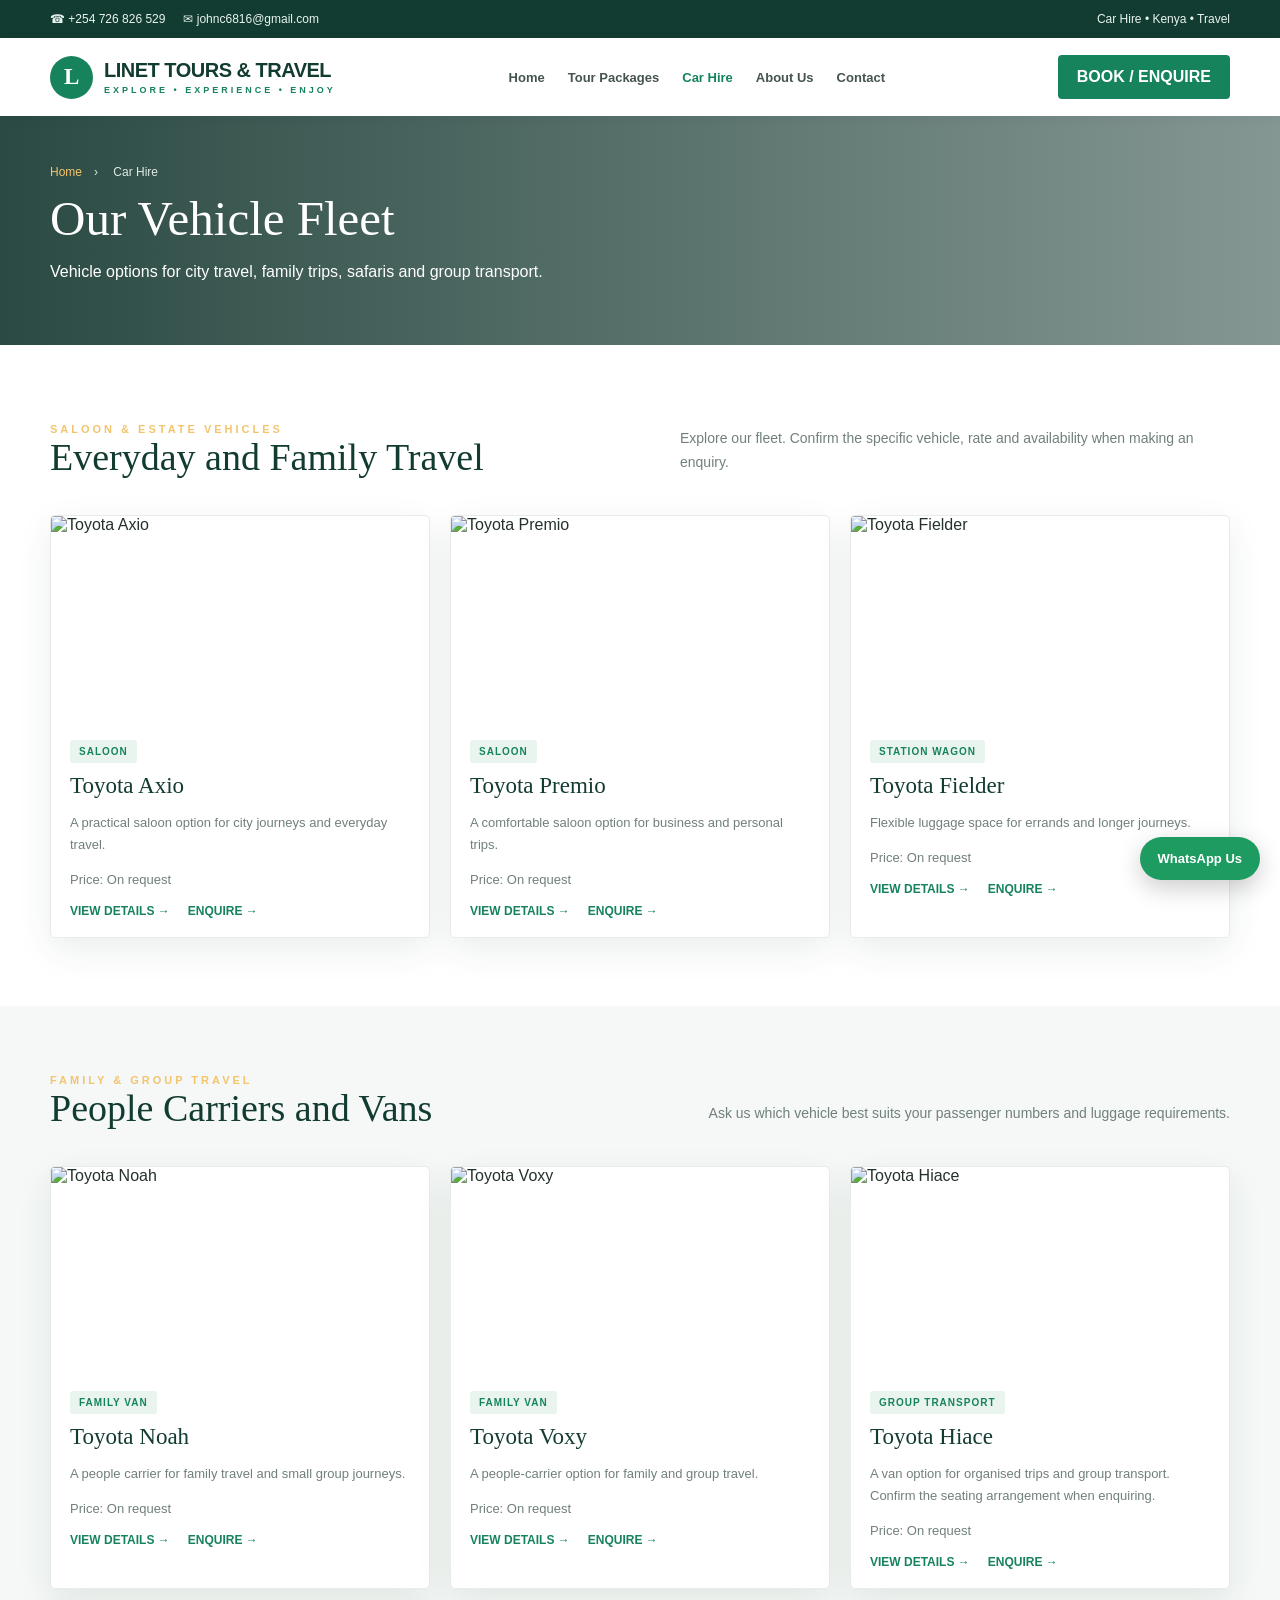
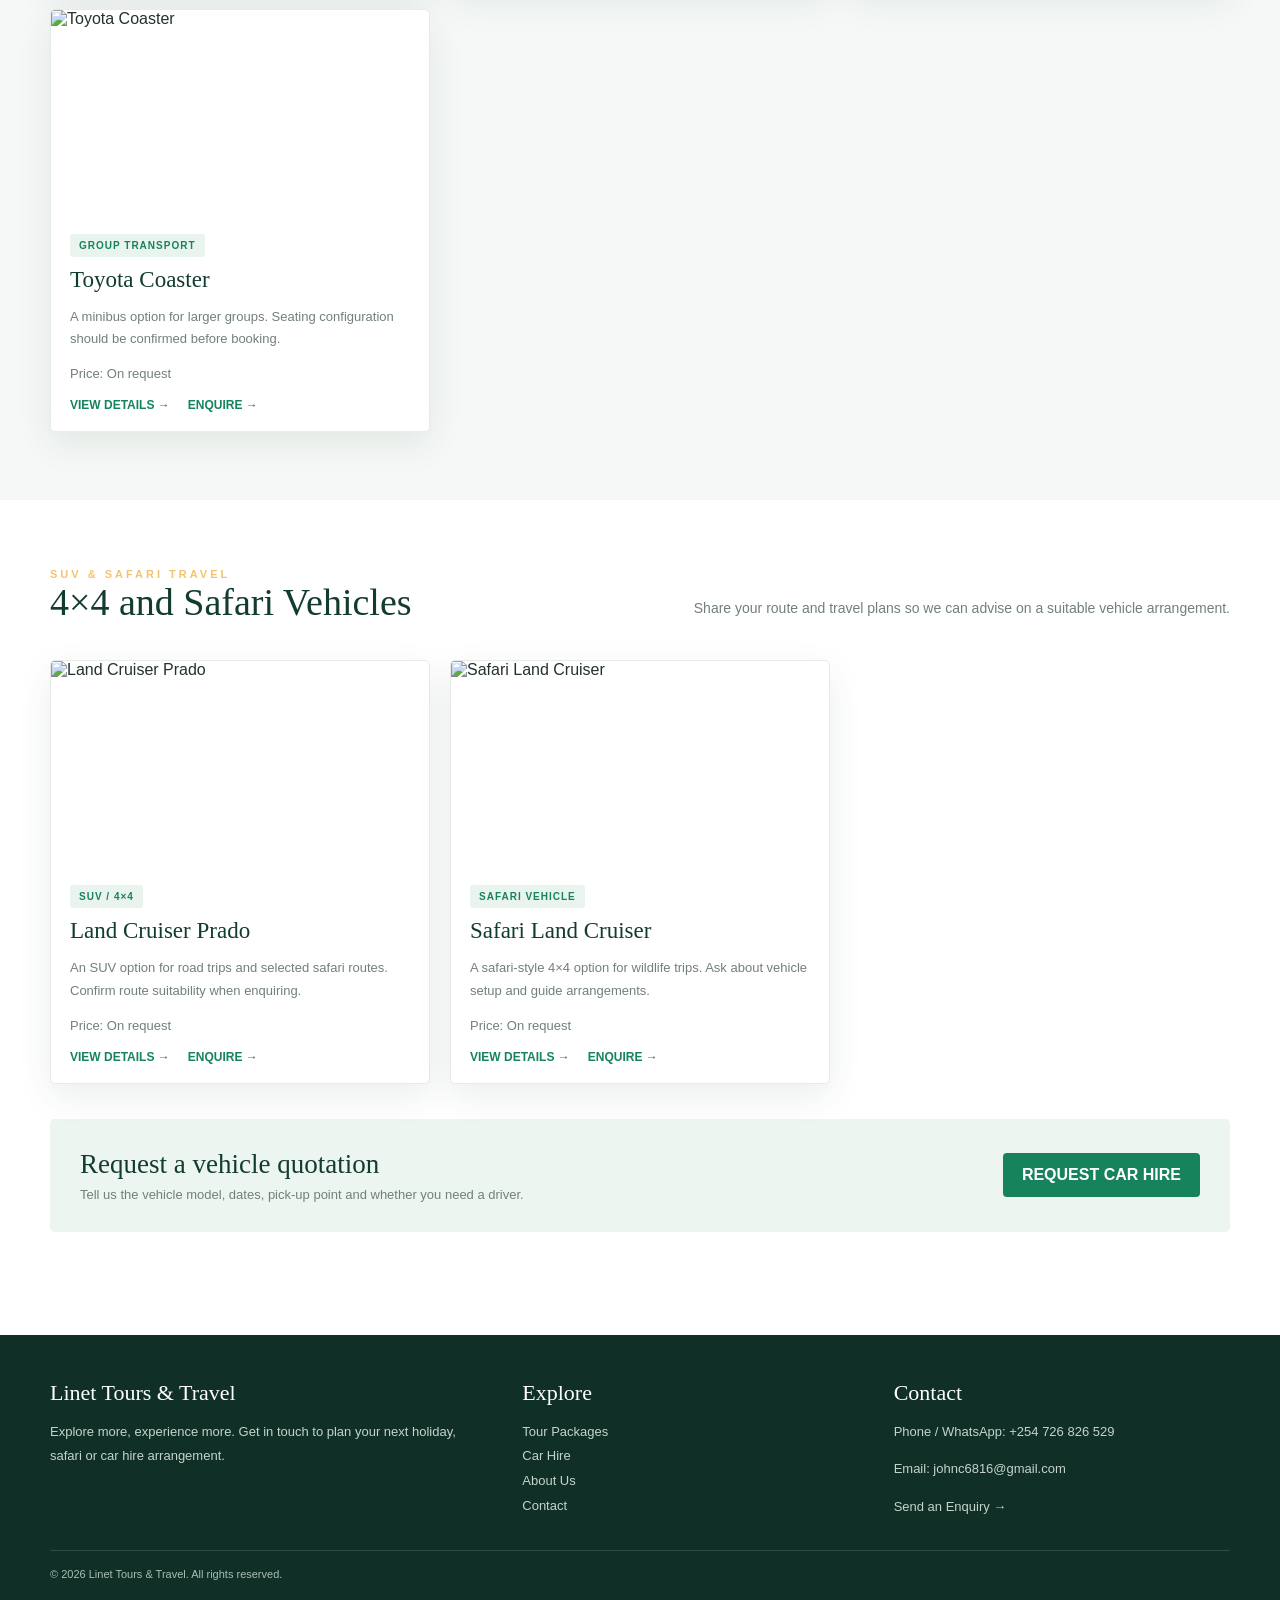
==== commit 1afcb42e: "Update car-hire.html" ====
--- a/car-hire.html
+++ b/car-hire.html
@@ -1,19 +1,28 @@
 <!doctype html><html lang="en"><head><meta charset="utf-8"><meta name="viewport" content="width=device-width,initial-scale=1"><meta name="description" content="Vehicle fleet and car hire services from Linet Tours & Travel."><title>Car Hire | Linet Tours & Travel</title><link rel="stylesheet" href="styles.css">
-<style>@media(max-width:600px){.topinner{min-height:30px;padding:5px 0;font-size:10px}.topinner>div:last-child,.topinner span:nth-child(2){display:none}.nav{height:60px;gap:8px}.brand{font-size:13px;gap:7px;letter-spacing:-.3px}.brand small{font-size:8px;letter-spacing:1.8px}.logo{width:33px;height:33px;font-size:19px}.navbtn{padding:9px 10px;font-size:10px;white-space:nowrap}.links{top:60px}.menu{font-size:23px;padding:4px}.subhero{padding:28px 0}.subhero h1{font-size:32px;margin:7px 0}.subhero p{font-size:13px;line-height:1.5;margin:8px 0 0}section{padding:36px 0}.section-head{display:block;margin-bottom:17px}.section-head h2{font-size:27px;margin-bottom:7px}.section-head p{font-size:12px;line-height:1.55;margin:8px 0 0}.grid3{gap:14px}.card img{height:155px}.cardbody{padding:14px}.smalltag{padding:5px 7px;font-size:9px;margin-bottom:7px}.card h3{font-size:20px;margin-bottom:6px}.card p{font-size:12px;line-height:1.5;margin:7px 0 10px}.price-note{font-size:13px;margin:8px 0}.whatsapp{right:10px;bottom:10px;padding:8px 11px;font-size:10px;box-shadow:0 4px 14px #0002;opacity:.94}}@media(max-width:380px){.brand{font-size:11px}.brand small{font-size:7px;letter-spacing:1.2px}.navbtn{padding:8px;font-size:9px}}</style></head><body>
+<style>@media(max-width:600px){.topinner{min-height:30px;padding:5px 0;font-size:10px}.topinner>div:last-child,.topinner span:nth-child(2){display:none}.nav{height:60px;gap:8px}.brand{font-size:13px;gap:7px;letter-spacing:-.3px}.brand small{font-size:8px;letter-spacing:1.8px}.logo{width:33px;height:33px;font-size:19px}.navbtn{padding:9px 10px;font-size:10px;white-space:nowrap}.links{top:60px}.menu{font-size:23px;padding:4px}.subhero{padding:28px 0}.subhero h1{font-size:32px;margin:7px 0}.subhero p{font-size:13px;line-height:1.5;margin:8px 0 0}section{padding:36px 0}.section-head{display:block;margin-bottom:17px}.section-head h2{font-size:27px;margin-bottom:7px}.section-head p{font-size:12px;line-height:1.55;margin:8px 0 0}.grid3{gap:14px}.card img{height:155px}.cardbody{padding:14px}.smalltag{padding:5px 7px;font-size:9px;margin-bottom:7px}.card h3{font-size:20px;margin-bottom:6px}.card p{font-size:12px;line-height:1.5;margin:7px 0 10px}.price-note{font-size:13px;margin:8px 0}.whatsapp{right:10px;bottom:10px;padding:8px 11px;font-size:10px;box-shadow:0 4px 14px #0002;opacity:.94}}@media(max-width:380px){.brand{font-size:11px}.brand small{font-size:7px;letter-spacing:1.2px}.navbtn{padding:8px;font-size:9px}}
+.fleet-actions{display:flex;align-items:center;gap:18px;flex-wrap:wrap;margin-top:12px}
+.fleet-actions .read{display:inline-block;margin:0}
+@media(max-width:600px){
+  .fleet-actions{gap:12px 18px;margin-top:14px}
+  .fleet-actions .read{font-size:12px}
+  .whatsapp{right:12px;bottom:12px;padding:8px 12px;font-size:11px;line-height:1.2;min-height:0;box-shadow:0 3px 12px #0002;opacity:.92}
+  main{padding-bottom:22px}
+}
+</style></head><body>
 <div class="topbar"><div class="wrap topinner"><div><span>☎ +254 726 826 529</span><span>✉ johnc6816@gmail.com</span></div><div>Car Hire • Kenya • Travel</div></div></div>
 <header><div class="wrap nav"><a class="brand" href="index.html"><span class="logo">L</span><span>LINET TOURS & TRAVEL<small>EXPLORE • EXPERIENCE • ENJOY</small></span></a><nav class="links"><a href="index.html">Home</a><a href="tours.html">Tour Packages</a><a class="active" href="car-hire.html">Car Hire</a><a href="about.html">About Us</a><a href="contact.html">Contact</a></nav><a class="navbtn" href="contact.html#booking">BOOK / ENQUIRE</a><button class="menu" aria-label="Open menu">☰</button></div></header>
 <main><div class="subhero"><div class="wrap"><div class="crumb"><a href="index.html">Home</a>　›　 Car Hire</div><h1>Our Vehicle Fleet</h1><p>Vehicle options for city travel, family trips, safaris and group transport.</p></div></div>
 <section><div class="wrap"><div class="section-head"><div><div class="eyebrow">Saloon & estate vehicles</div><h2>Everyday and Family Travel</h2></div><p>Explore our fleet. Confirm the specific vehicle, rate and availability when making an enquiry.</p></div><div class="grid3">
-<article class="card"><img src="https://commons.wikimedia.org/wiki/Special:FilePath/Toyota_Corolla_Axio_(E160)_front.JPG?width=1400" alt="Toyota Axio" loading="lazy"><div class="cardbody"><span class="smalltag">Saloon</span><h3>Toyota Axio</h3><p>A practical saloon option for city journeys and everyday travel.</p><p class="price-note">Price: On request</p><a class="read" href="vehicle-details.html?vehicle=toyota-axio">VIEW DETAILS →</a> <a class="read" href="contact.html?service=Car%20Hire#booking">ENQUIRE →</a></div></article>
-<article class="card"><img src="https://commons.wikimedia.org/wiki/Special:FilePath/2nd_generation_Toyota_Premio.jpg?width=1400" alt="Toyota Premio" loading="lazy"><div class="cardbody"><span class="smalltag">Saloon</span><h3>Toyota Premio</h3><p>A comfortable saloon option for business and personal trips.</p><p class="price-note">Price: On request</p><a class="read" href="vehicle-details.html?vehicle=toyota-premio">VIEW DETAILS →</a> <a class="read" href="contact.html?service=Car%20Hire#booking">ENQUIRE →</a></div></article>
-<article class="card"><img src="https://commons.wikimedia.org/wiki/Special:FilePath/Toyota_Corolla_Fielder_(NZE161G)_1.5G_AeroTourer.JPG?width=1400" alt="Toyota Fielder" loading="lazy"><div class="cardbody"><span class="smalltag">Station wagon</span><h3>Toyota Fielder</h3><p>Flexible luggage space for errands and longer journeys.</p><p class="price-note">Price: On request</p><a class="read" href="vehicle-details.html?vehicle=toyota-fielder">VIEW DETAILS →</a> <a class="read" href="contact.html?service=Car%20Hire#booking">ENQUIRE →</a></div></article>
+<article class="card"><img src="https://commons.wikimedia.org/wiki/Special:FilePath/Toyota_Corolla_Axio_(E160)_front.JPG?width=1400" alt="Toyota Axio" loading="lazy"><div class="cardbody"><span class="smalltag">Saloon</span><h3>Toyota Axio</h3><p>A practical saloon option for city journeys and everyday travel.</p><p class="price-note">Price: On request</p><div class="fleet-actions"><a class="read" href="vehicle-details.html?vehicle=toyota-axio">VIEW DETAILS →</a> <a class="read" href="contact.html?service=Car%20Hire#booking">ENQUIRE →</a></div></div></article>
+<article class="card"><img src="https://commons.wikimedia.org/wiki/Special:FilePath/2nd_generation_Toyota_Premio.jpg?width=1400" alt="Toyota Premio" loading="lazy"><div class="cardbody"><span class="smalltag">Saloon</span><h3>Toyota Premio</h3><p>A comfortable saloon option for business and personal trips.</p><p class="price-note">Price: On request</p><div class="fleet-actions"><a class="read" href="vehicle-details.html?vehicle=toyota-premio">VIEW DETAILS →</a> <a class="read" href="contact.html?service=Car%20Hire#booking">ENQUIRE →</a></div></div></article>
+<article class="card"><img src="https://commons.wikimedia.org/wiki/Special:FilePath/Toyota_Corolla_Fielder_(NZE161G)_1.5G_AeroTourer.JPG?width=1400" alt="Toyota Fielder" loading="lazy"><div class="cardbody"><span class="smalltag">Station wagon</span><h3>Toyota Fielder</h3><p>Flexible luggage space for errands and longer journeys.</p><p class="price-note">Price: On request</p><div class="fleet-actions"><a class="read" href="vehicle-details.html?vehicle=toyota-fielder">VIEW DETAILS →</a> <a class="read" href="contact.html?service=Car%20Hire#booking">ENQUIRE →</a></div></div></article>
 </div></div></section><section style="background:#f5f8f6"><div class="wrap"><div class="section-head"><div><div class="eyebrow">Family & group travel</div><h2>People Carriers and Vans</h2></div><p>Ask us which vehicle best suits your passenger numbers and luggage requirements.</p></div><div class="grid3">
-<article class="card"><img src="https://commons.wikimedia.org/wiki/Special:FilePath/2014_Toyota_Noah_G_(pre-facelift).jpg?width=1400" alt="Toyota Noah" loading="lazy"><div class="cardbody"><span class="smalltag">Family van</span><h3>Toyota Noah</h3><p>A people carrier for family travel and small group journeys.</p><p class="price-note">Price: On request</p><a class="read" href="vehicle-details.html?vehicle=toyota-noah">VIEW DETAILS →</a> <a class="read" href="contact.html?service=Car%20Hire#booking">ENQUIRE →</a></div></article>
-<article class="card"><img src="https://commons.wikimedia.org/wiki/Special:FilePath/2017_Toyota_Voxy_ZS_Kirameki_(front).jpg?width=1400" alt="Toyota Voxy" loading="lazy"><div class="cardbody"><span class="smalltag">Family van</span><h3>Toyota Voxy</h3><p>A people-carrier option for family and group travel.</p><p class="price-note">Price: On request</p><a class="read" href="vehicle-details.html?vehicle=toyota-voxy">VIEW DETAILS →</a> <a class="read" href="contact.html?service=Car%20Hire#booking">ENQUIRE →</a></div></article>
-<article class="card"><img src="https://commons.wikimedia.org/wiki/Special:FilePath/2014_Toyota_HiAce_Window_Van_(19725566842).jpg?width=1400" alt="Toyota Hiace" loading="lazy"><div class="cardbody"><span class="smalltag">Group transport</span><h3>Toyota Hiace</h3><p>A van option for organised trips and group transport. Confirm the seating arrangement when enquiring.</p><p class="price-note">Price: On request</p><a class="read" href="vehicle-details.html?vehicle=toyota-hiace">VIEW DETAILS →</a> <a class="read" href="contact.html?service=Car%20Hire#booking">ENQUIRE →</a></div></article>
-<article class="card"><img src="https://commons.wikimedia.org/wiki/Special:FilePath/Toyota_Coaster_(School_bus).jpg?width=1400" alt="Toyota Coaster" loading="lazy"><div class="cardbody"><span class="smalltag">Group transport</span><h3>Toyota Coaster</h3><p>A minibus option for larger groups. Seating configuration should be confirmed before booking.</p><p class="price-note">Price: On request</p><a class="read" href="vehicle-details.html?vehicle=toyota-coaster">VIEW DETAILS →</a> <a class="read" href="contact.html?service=Car%20Hire#booking">ENQUIRE →</a></div></article>
+<article class="card"><img src="https://commons.wikimedia.org/wiki/Special:FilePath/2014_Toyota_Noah_G_(pre-facelift).jpg?width=1400" alt="Toyota Noah" loading="lazy"><div class="cardbody"><span class="smalltag">Family van</span><h3>Toyota Noah</h3><p>A people carrier for family travel and small group journeys.</p><p class="price-note">Price: On request</p><div class="fleet-actions"><a class="read" href="vehicle-details.html?vehicle=toyota-noah">VIEW DETAILS →</a> <a class="read" href="contact.html?service=Car%20Hire#booking">ENQUIRE →</a></div></div></article>
+<article class="card"><img src="https://commons.wikimedia.org/wiki/Special:FilePath/2017_Toyota_Voxy_ZS_Kirameki_(front).jpg?width=1400" alt="Toyota Voxy" loading="lazy"><div class="cardbody"><span class="smalltag">Family van</span><h3>Toyota Voxy</h3><p>A people-carrier option for family and group travel.</p><p class="price-note">Price: On request</p><div class="fleet-actions"><a class="read" href="vehicle-details.html?vehicle=toyota-voxy">VIEW DETAILS →</a> <a class="read" href="contact.html?service=Car%20Hire#booking">ENQUIRE →</a></div></div></article>
+<article class="card"><img src="https://commons.wikimedia.org/wiki/Special:FilePath/2014_Toyota_HiAce_Window_Van_(19725566842).jpg?width=1400" alt="Toyota Hiace" loading="lazy"><div class="cardbody"><span class="smalltag">Group transport</span><h3>Toyota Hiace</h3><p>A van option for organised trips and group transport. Confirm the seating arrangement when enquiring.</p><p class="price-note">Price: On request</p><div class="fleet-actions"><a class="read" href="vehicle-details.html?vehicle=toyota-hiace">VIEW DETAILS →</a> <a class="read" href="contact.html?service=Car%20Hire#booking">ENQUIRE →</a></div></div></article>
+<article class="card"><img src="https://commons.wikimedia.org/wiki/Special:FilePath/Toyota_Coaster_(School_bus).jpg?width=1400" alt="Toyota Coaster" loading="lazy"><div class="cardbody"><span class="smalltag">Group transport</span><h3>Toyota Coaster</h3><p>A minibus option for larger groups. Seating configuration should be confirmed before booking.</p><p class="price-note">Price: On request</p><div class="fleet-actions"><a class="read" href="vehicle-details.html?vehicle=toyota-coaster">VIEW DETAILS →</a> <a class="read" href="contact.html?service=Car%20Hire#booking">ENQUIRE →</a></div></div></article>
 </div></div></section><section><div class="wrap"><div class="section-head"><div><div class="eyebrow">SUV & safari travel</div><h2>4×4 and Safari Vehicles</h2></div><p>Share your route and travel plans so we can advise on a suitable vehicle arrangement.</p></div><div class="grid3">
-<article class="card"><img src="https://commons.wikimedia.org/wiki/Special:FilePath/TOYOTA_LAND_CRUISER_PRADO_(J150)_China_(16).jpg?width=1400" alt="Land Cruiser Prado" loading="lazy"><div class="cardbody"><span class="smalltag">SUV / 4×4</span><h3>Land Cruiser Prado</h3><p>An SUV option for road trips and selected safari routes. Confirm route suitability when enquiring.</p><p class="price-note">Price: On request</p><a class="read" href="vehicle-details.html?vehicle=land-cruiser-prado">VIEW DETAILS →</a> <a class="read" href="contact.html?service=Car%20Hire#booking">ENQUIRE →</a></div></article>
-<article class="card"><img src="https://images.unsplash.com/photo-1519641471654-76ce0107ad1b?auto=format&fit=crop&w=1400&q=80" alt="Safari Land Cruiser" loading="lazy"><div class="cardbody"><span class="smalltag">Safari vehicle</span><h3>Safari Land Cruiser</h3><p>A safari-style 4×4 option for wildlife trips. Ask about vehicle setup and guide arrangements.</p><p class="price-note">Price: On request</p><a class="read" href="vehicle-details.html?vehicle=safari-land-cruiser">VIEW DETAILS →</a> <a class="read" href="contact.html?service=Car%20Hire#booking">ENQUIRE →</a></div></article>
+<article class="card"><img src="https://commons.wikimedia.org/wiki/Special:FilePath/TOYOTA_LAND_CRUISER_PRADO_(J150)_China_(16).jpg?width=1400" alt="Land Cruiser Prado" loading="lazy"><div class="cardbody"><span class="smalltag">SUV / 4×4</span><h3>Land Cruiser Prado</h3><p>An SUV option for road trips and selected safari routes. Confirm route suitability when enquiring.</p><p class="price-note">Price: On request</p><div class="fleet-actions"><a class="read" href="vehicle-details.html?vehicle=land-cruiser-prado">VIEW DETAILS →</a> <a class="read" href="contact.html?service=Car%20Hire#booking">ENQUIRE →</a></div></div></article>
+<article class="card"><img src="https://images.unsplash.com/photo-1519641471654-76ce0107ad1b?auto=format&fit=crop&w=1400&q=80" alt="Safari Land Cruiser" loading="lazy"><div class="cardbody"><span class="smalltag">Safari vehicle</span><h3>Safari Land Cruiser</h3><p>A safari-style 4×4 option for wildlife trips. Ask about vehicle setup and guide arrangements.</p><p class="price-note">Price: On request</p><div class="fleet-actions"><a class="read" href="vehicle-details.html?vehicle=safari-land-cruiser">VIEW DETAILS →</a> <a class="read" href="contact.html?service=Car%20Hire#booking">ENQUIRE →</a></div></div></article>
 </div><div class="cta"><div><h2>Request a vehicle quotation</h2><p>Tell us the vehicle model, dates, pick-up point and whether you need a driver.</p></div><a class="btn" href="contact.html?service=Car%20Hire#booking">REQUEST CAR HIRE</a></div></div></section></main>
 <footer><div class="wrap"><div class="footgrid"><div><h3>Linet Tours & Travel</h3><p>Explore more, experience more. Get in touch to plan your next holiday, safari or car hire arrangement.</p></div><div><h3>Explore</h3><a href="tours.html">Tour Packages</a><a href="car-hire.html">Car Hire</a><a href="about.html">About Us</a><a href="contact.html">Contact</a></div><div><h3>Contact</h3><p>Phone / WhatsApp: +254 726 826 529</p><p>Email: johnc6816@gmail.com</p><a href="contact.html#booking">Send an Enquiry →</a></div></div><div class="copyright">© <span data-year></span> Linet Tours & Travel. All rights reserved.</div></div></footer><a class="whatsapp" href="https://wa.me/254726826529" target="_blank" rel="noopener">WhatsApp Us</a><script src="script.js"></script></body></html>
